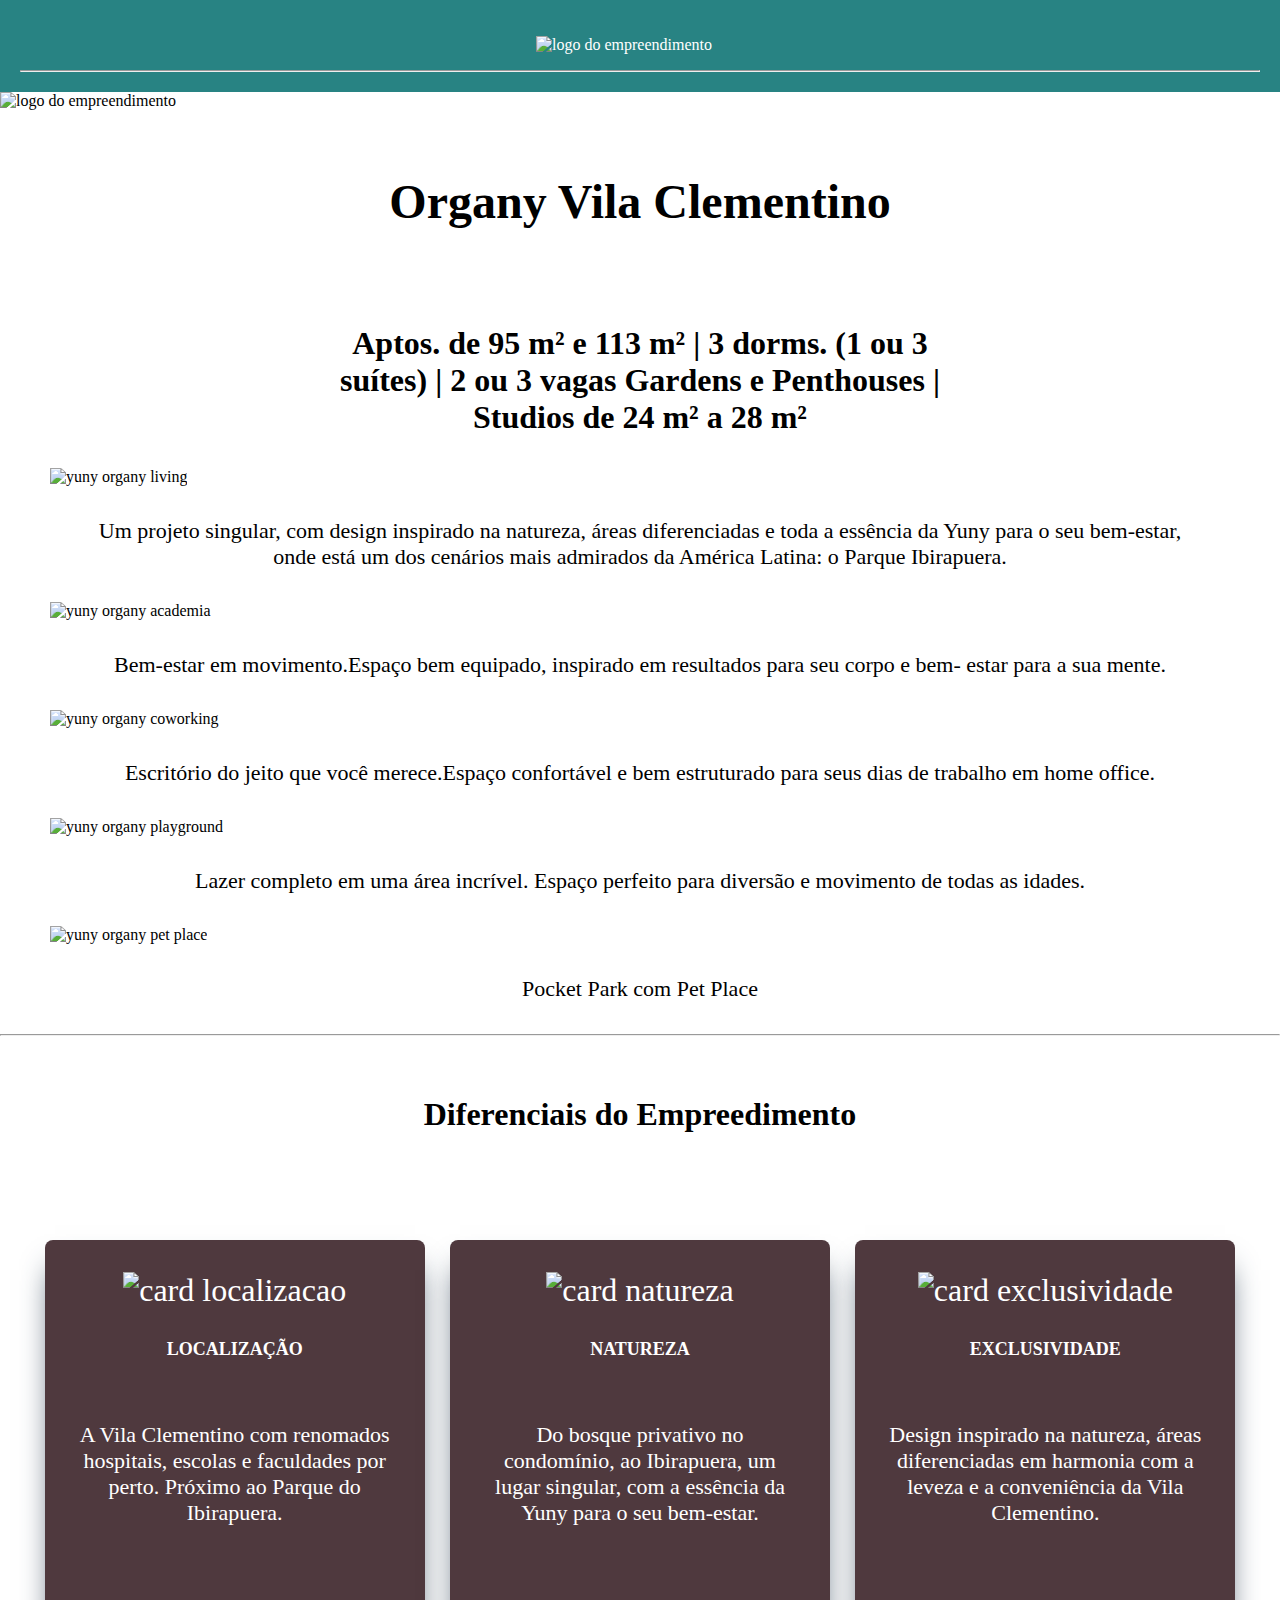
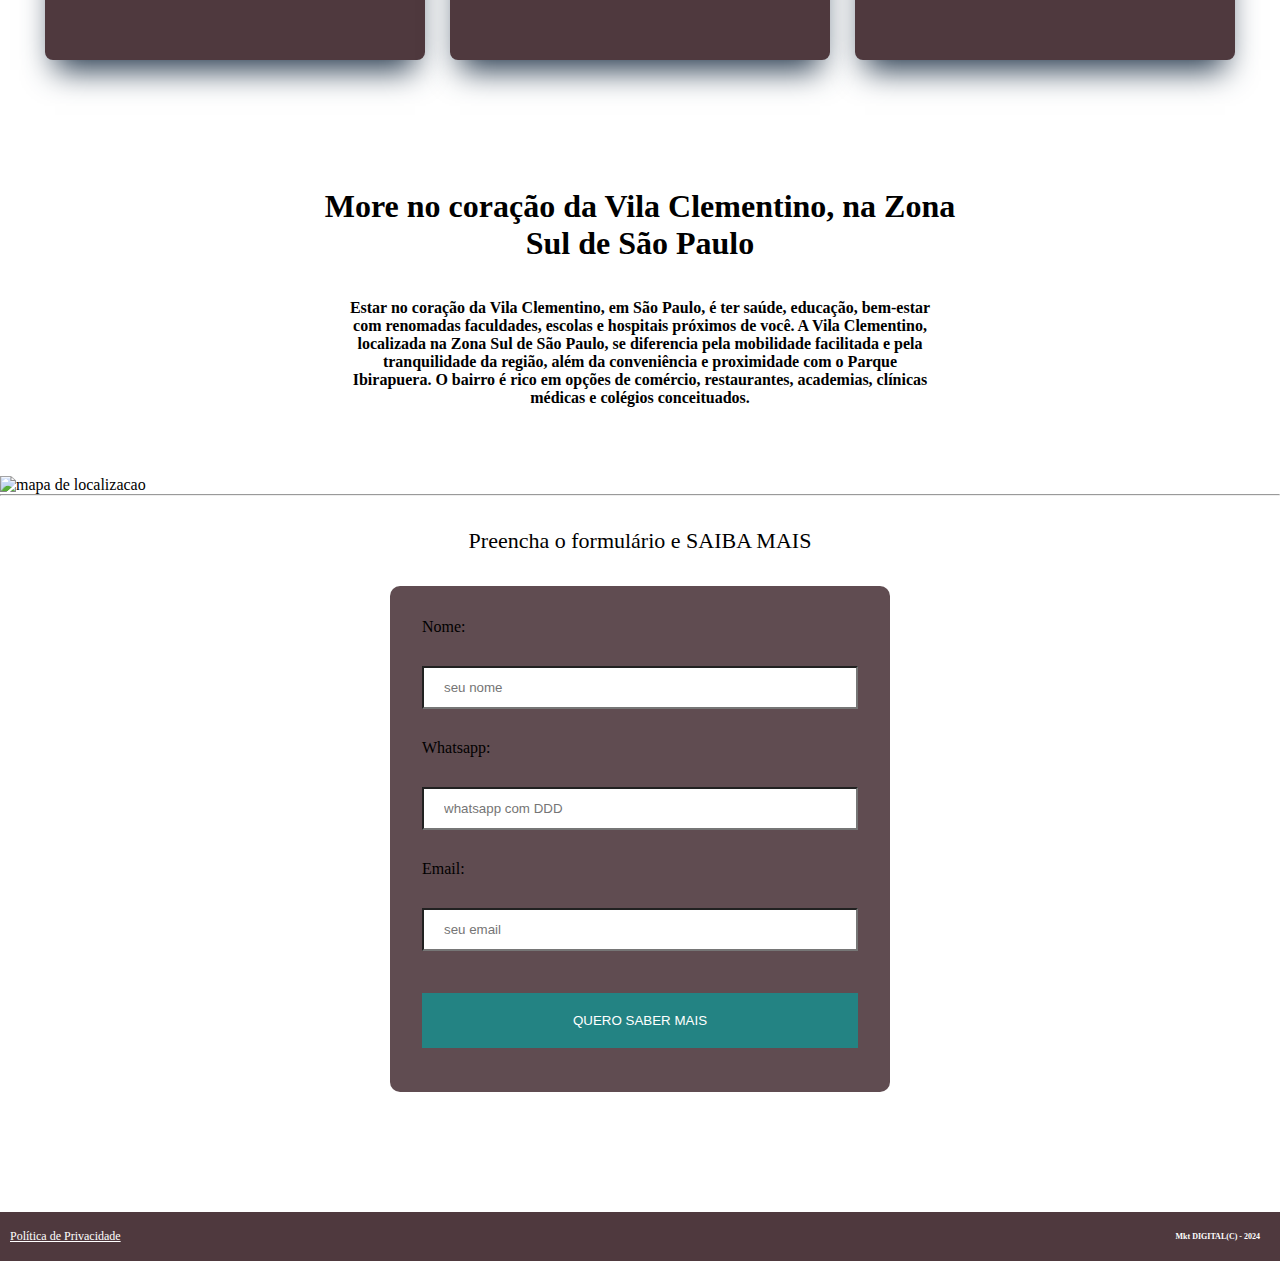
==== index.html @ 7633f41f "Add files via upload" ====
<!DOCTYPE html>
<html lang="pt-br">
<head>
  <meta charset="UTF-8">
  <meta name="viewport" content="width=device-width, initial-scale=1.0">
  <meta name="keywords" content="Yuny construtora, construtora yuny, apartamento a venda em sp, parque ibirapuera, rua luis goes, rua luís goes 2073, organy vila clementino, yuny incorporadora, organy yuny, vila clementino">
  <meta name="description" content="Apartamentos à venda ao lado do Parque Ibirapuera, na Zona Sul de São Paulo. Aptos. de 3 dorms. (1 ou 3 suítes), Studios. Vila Clementino - São Paulo. OBRAS INICIADAS. Organy by Yuny - Vila Clementino - Ligue 11 91986-2712.">
  <meta name="google-site-verification" content="57Y0YxLd6rXCkPFRkoQSxWRpoO4zwI4Br7vErNr46OQ" />
  <meta name="robots" content="index, follow" />

  <!-- Open Graph / Facebook -->
<meta property="og:type" content="https://yuny-sp.vercel.app/" />
<meta property="og:url" content="https://yuny-sp.vercel.app/" />
<meta property="og:title" content="Organy - Vila Clementino (13) 99177-9237" />
<meta property="og:description" content="Aptos. de 95 m² e 113 m² | 3 dorms. (1 ou 3 suítes) | 2 ou 3 vagas Gardens e Penthouses | Studios de 24 m² a 28 m²" />
<meta property="og:image" content="https://yuny-sp.vercel.app/header.webp" />

<!-- Twitter -->
<meta property="twitter:card" content="summary_large_image" />
<meta property="twitter:url" content="https://yuny-sp.vercel.app/" />
<meta property="twitter:title" content="Organy - Vila Clementino (13) 99177-9237" />
<meta property="twitter:description" content="Aptos. de 95 m² e 113 m² | 3 dorms. (1 ou 3 suítes) | 2 ou 3 vagas Gardens e Penthouses | Studios de 24 m² a 28 m²" />
<meta property="twitter:image" content="https://yuny-sp.vercel.app/header.webp" />
  <link rel="canonical" href="https://yuny-sp.vercel.app/" />
  <title>Organy Vila Clementino - Ligue 11 91986-2712</title>
  <link rel="stylesheet" href="style.css">
  <link rel="shortcut icon" href="Yuny_Logo.png" type="image/x-icon">
  
  <!-- Google tag (gtag.js) -->

</head>

<body>
<header>

<section>
  <div class="logo">
    <img src="/img/Yuny_Organy_logo_Goiaba.png" alt="logo do empreendimento"> 
    
    
  </div>
  <hr>
</section>
</header>

<div class="topo-background">
  <img src="/img/header.webp" alt="logo do empreendimento"> 
</div>

<section>
  <h1>Organy Vila Clementino</h1>
  <h2>Aptos. de 95 m² e 113 m² | 3 dorms. (1 ou 3 suítes) | 2 ou 3 vagas
    Gardens e Penthouses | Studios de 24 m² a 28 m²</h2>
</section>

  
  <section class="grid">
    <div class="grid-container">
    <img  src="/img/Yuny_Organy_detalhes_living_studio.jpg" alt="yuny organy living">
    <p>
      Um projeto singular, com design inspirado na natureza, 
      áreas diferenciadas e toda a essência da Yuny para o seu bem-estar, onde está um dos cenários mais admirados da América Latina: o Parque Ibirapuera.</p>
    
    <img  src="/img/Yuny_Organy_detalhes_academia.webp" alt="yuny organy academia" >
    <p>Bem-estar em movimento.​Espaço bem equipado, 
      inspirado em resultados para​ seu corpo e bem- estar para a sua mente.​</p>
    <img  src="/img/Yuny_Organy_detalhes_coworking_e_lockers.webp" alt="yuny organy coworking" >
    
    <p>​Escritório do jeito que você merece.​Espaço confortável e bem estruturado para seus dias​ de trabalho em home office.​</p>
    <img  src="/img/Yuny_Organy_detalhes_playground.jpg" alt="yuny organy playground" >
    <p>Lazer completo em uma área incrível.
      Espaço perfeito para diversão e movimento​ de todas as idades.​</p>
    <img src="/img/Yuny_Organy_detalhes_pocket_park_com_pet_place.webp" alt="yuny organy pet place">
    <p>Pocket Park com Pet Place​</p>
  </div>
    </section>
<hr>


<h4>Diferenciais do Empreedimento</h4>

<main class="cards">
  <section class="card localizacao">
  <div class="icon">
  <img src="/img/Yuny_Organy_diferencial_localizacao.png" alt="card localizacao">

  <h3>LOCALIZAÇÃO</h3><p>A Vila Clementino com renomados hospitais, escolas e faculdades por perto. Próximo ao Parque do Ibirapuera.</p>
  </section>
  <section class="card natureza">
    <div class="icon">
  <img src="/img/Yuny_Organy_diferencial_natureza.png" alt="card natureza">
  <h3>NATUREZA</h3><p>Do bosque privativo no condomínio, ao Ibirapuera, um lugar singular, com a essência da Yuny para o seu bem-estar.</p>
  </section>
  <section class="card exclusivo">
    <div class="icon">
  <img src="/img/Yuny_Organy_Diferencial_Exclusividade.png" alt="card exclusividade">
  <h3>EXCLUSIVIDADE</h3><p>Design inspirado na natureza, áreas diferenciadas em harmonia com a leveza e a conveniência da Vila Clementino.</p>
  
  </section>

</main>
  
  
  <h2>More no coração da Vila Clementino, na Zona Sul de São Paulo</h2>
  <h5>Estar no coração da Vila Clementino, em São Paulo, é ter saúde, educação, bem-estar com renomadas faculdades, escolas e hospitais próximos de você. A Vila Clementino, localizada na Zona Sul de São Paulo, se diferencia pela mobilidade facilitada e pela tranquilidade da região, além da conveniência e proximidade com o Parque Ibirapuera. O bairro é rico em opções de comércio, restaurantes, academias, clínicas médicas e colégios conceituados.</h5>
  
  <img src="/img/localizacao.webp" alt="mapa de localizacao" >


  <br>
  <hr>  
  
  <p>Preencha o formulário e SAIBA MAIS</p>

  
<form action="https://formspree.io/f/xrgwwqje"method="POST" autocomplete="on">
    <input type="hidden" name="_autoresponse" value="Obrigado. Recebemos seu contato">

    <label for="fname">Nome:</label><br>
    <input type="text" id="name" name="name" placeholder="seu nome" required><br>

    <label for="phone">Whatsapp:</label><br>
    <input type="tel" id="phone" name="phone" placeholder="whatsapp com DDD" required><br>
    
    <label for="email">Email:</label><br>
    <input type="email" id="email" name="email"placeholder="seu email" required><br>
    
      <!-- Botão para enviar o formulário -->
    <input type="submit" value="QUERO SABER MAIS">
    

  </form>



<footer>
  <a href="politicaprivacidade.html" target="_blank">Política de Privacidade</a>
  <h6>Mkt DIGITAL(C) - 2024</h6>
  
  </footer>



</body>
</html>
---- style.css ----
* {
margin: 0 auto;
padding: 0;
box-sizing: border-box;
width: 100%;

}

body {

background-color: white;
overflow-x: hidden;

}



header {
display: flex;
justify-content: center;
background-color: #288383;
color: #fff;
padding: 20px;

}


p {
text-align: center;
padding: 2rem;
font-size: 22px;
font-family: inter;

}

.logo {
display: flex;
justify-content: center;
max-width: 240px;
padding: 1rem; 

}

.topo-background {
display: flex;
justify-content: center;

}
.grid {
display: flex;
justify-content: center;
}

.grid-container {
max-width: 1180px;
}


h1 {
text-align: center;
padding: 4rem;
font-size: 3rem;
max-width:1180px;
}


h2 {
text-align: center;
padding: 2rem;
font-size: 2rem;
max-width: 700px;}

h3 {
text-align: center;
padding: 30px;
font-size: 18px;
font-family: inter;
font-weight: 600px;

}

h4 {

text-align: center;
padding: 60px;
font-size: 2rem;
font-family: inter;

}

h5 {
text-align: center;
padding: 5px;
margin-bottom: 4rem;
font-size: 1rem;
font-family: inter;
max-width: 600px;

}

h6 {

  text-align: right;
  padding: 10px;
  font-size: 8px;
  font-family: inter;
  }


main.cards 
{
display: grid;
justify-items: center;
justify-content: center;
padding: 2rem;
max-width: 1380px;
grid-template-columns: repeat(auto-fit, minmax(300px, 1fr));
}

main.cards section.card img 
{
width: 64px;
height: 64px;
}

main.cards section.card 
{
  display: flex;
  flex-direction: column;
  align-items: center;
  text-align: center;
  margin: 15px;
  margin-bottom: 4rem;
  background-color: #4F393E;
  color: #fff;
  padding-top: 2rem;
  font-size: 2rem;
  width: 380px;
  height: 420px;
  border-radius: 8px;
  box-shadow: rgb(38, 57, 77) 0px 20px 30px -10px;
}


a {font-size: 12px;color: white;}


form {
display: flex;
flex-direction: column;
background: rgba(79, 57, 62, 0.9); 
border-radius: 10px;
max-width: 500px;
padding: 2rem;
margin-bottom:120px;

}


  input[type="text"], input[type="email"], input[type="tel"]
  {
    width: 100%; 
    padding: 12px 20px;
    margin: 12px 0;
    box-sizing: border-box;
    border-radius: 0px;
    text-align: left;
  
  }
  
  input[type="submit"] {
    background-color: #238383;
    color: white;
    padding: 20px 20px;
    margin:12px 0;
    border: none;
    cursor: pointer;
    width: 100%;
    border-radius: 0px;
  
    
  }

  input[type="submit"]:hover {
    opacity: 0.6;
  }


  footer {
  
  width: 100%;
  display: flex;
  align-items: center;
  justify-content: space-between;
  background-color: #4F393E;
  padding: 10px; 
  font-size:8px; 
  color: white;
  
  
  }
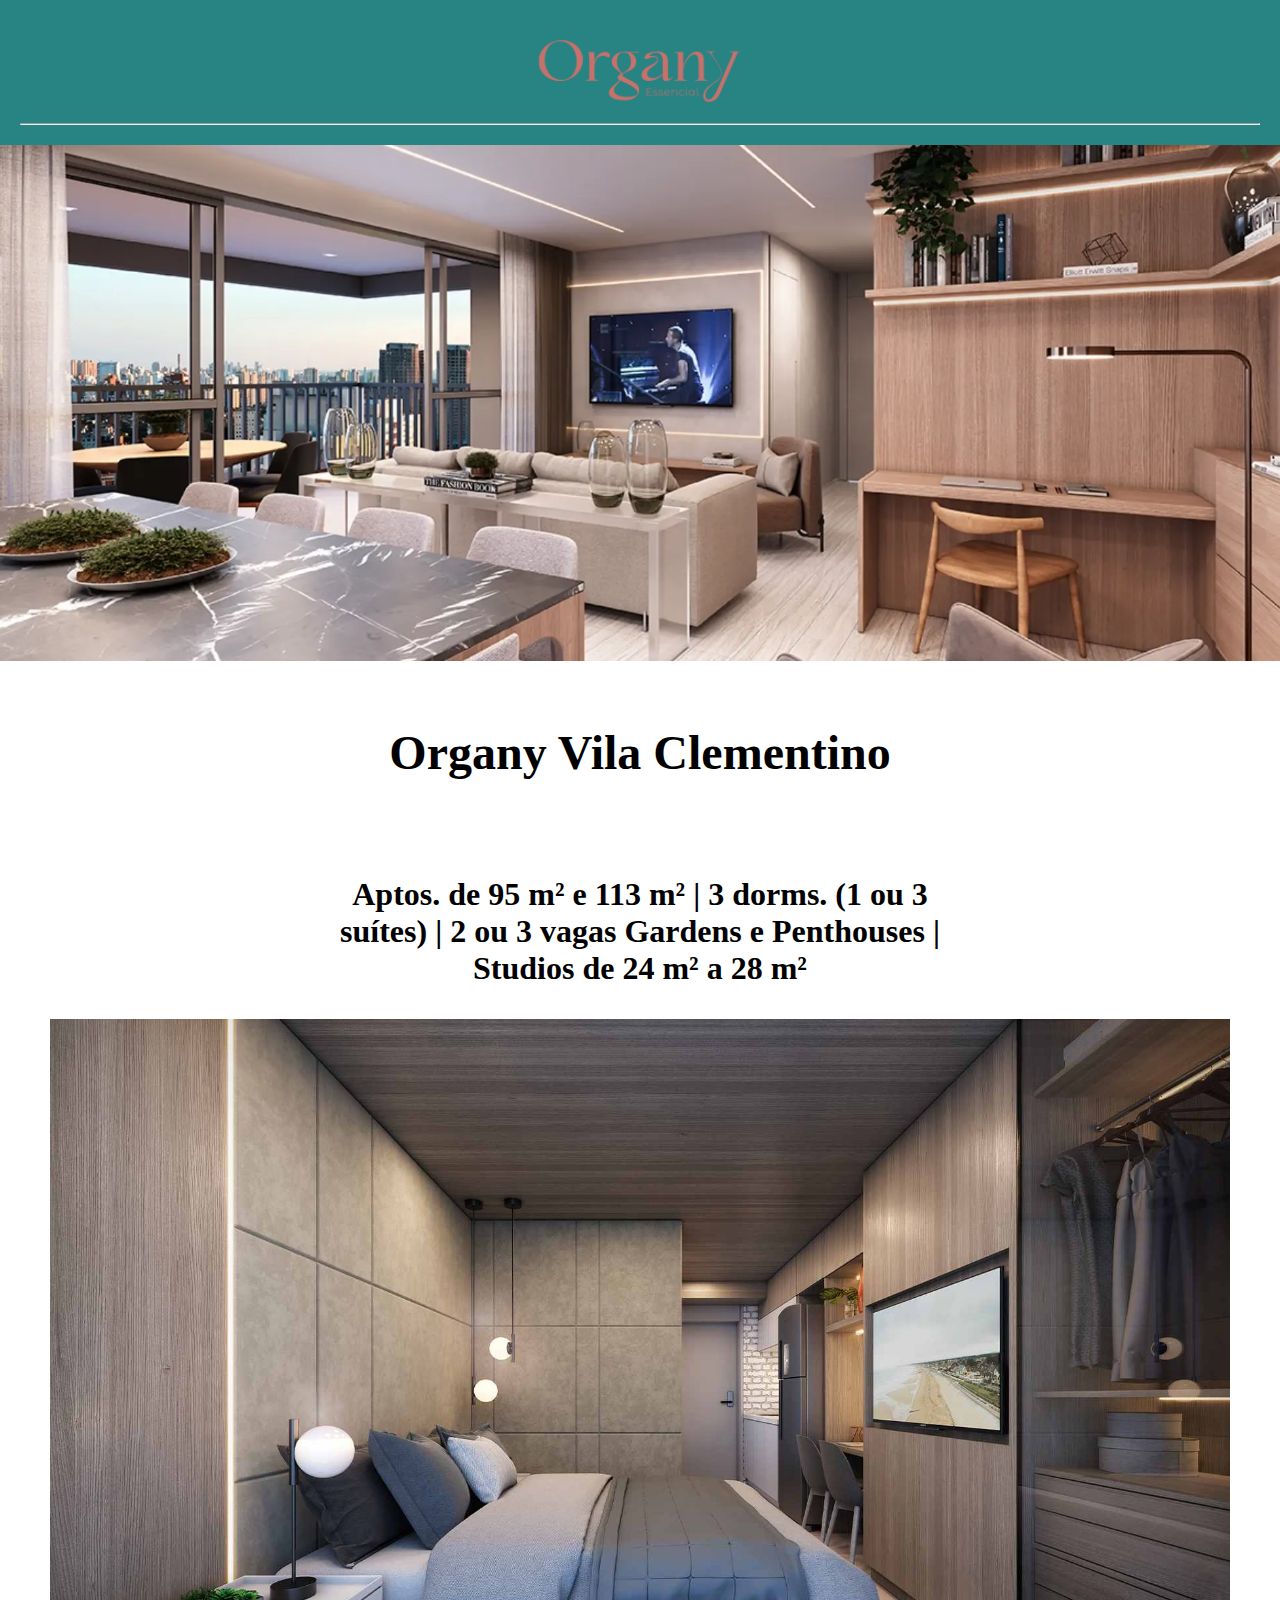
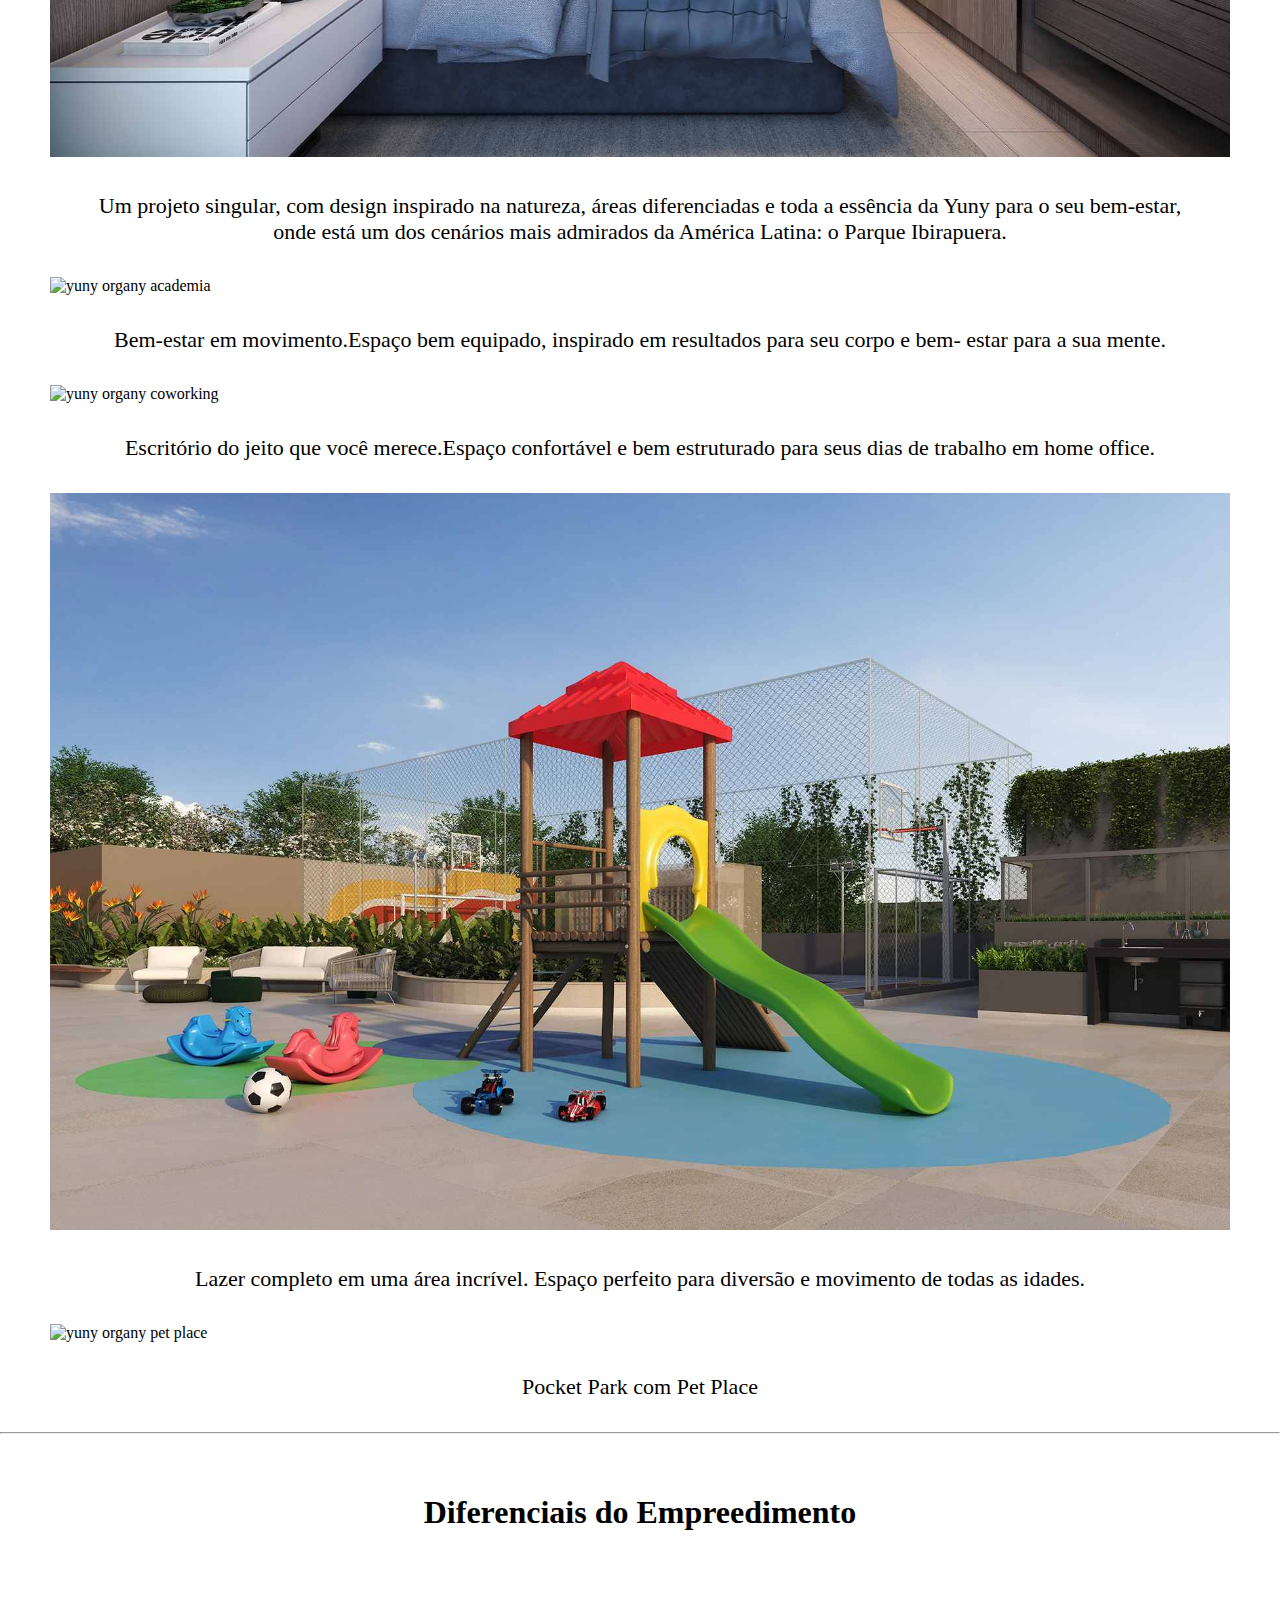
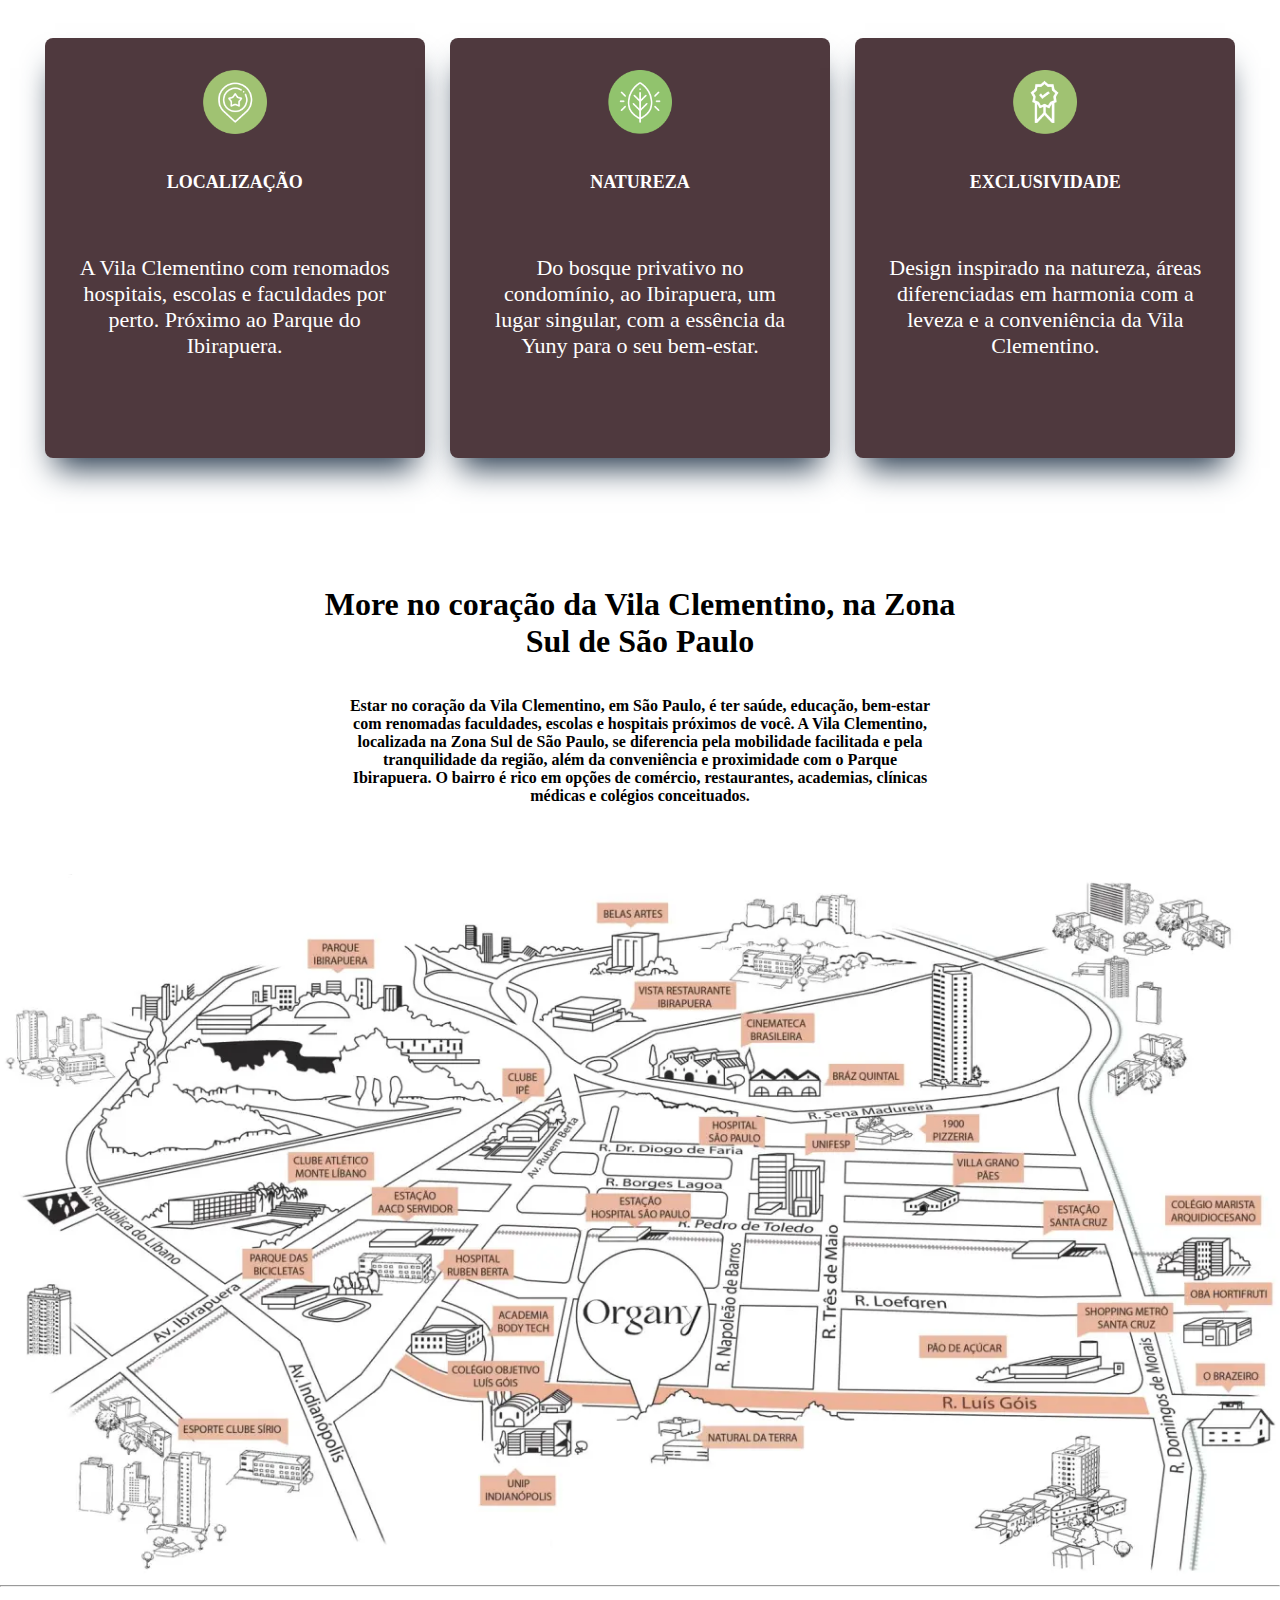
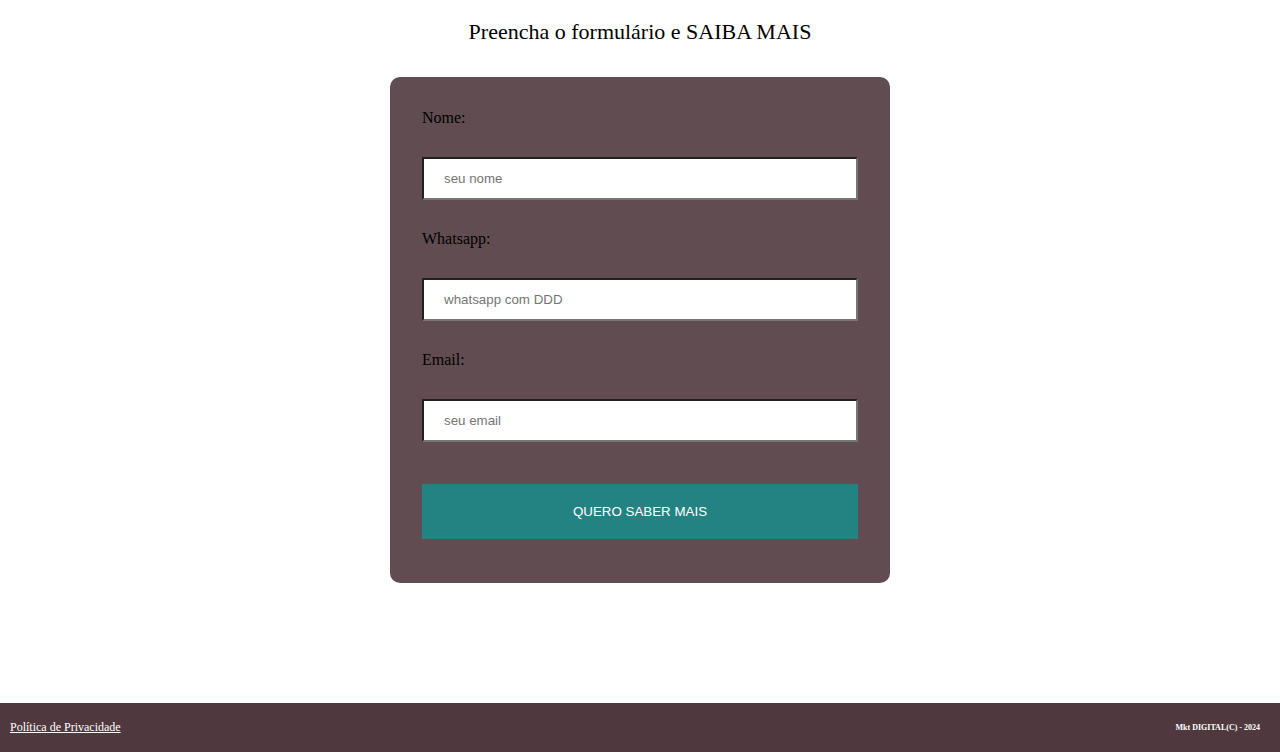
==== commit c113b9cd: "Add files via upload" ====
--- a/index.html
+++ b/index.html
@@ -35,7 +35,7 @@
 
 <section>
   <div class="logo">
-    <img src="/img/Yuny_Organy_logo_Goiaba.png" alt="logo do empreendimento"> 
+    <img src="Yuny_Organy_logo_Goiaba.png" alt="logo do empreendimento"> 
     
     
   </div>
@@ -44,7 +44,7 @@
 </header>
 
 <div class="topo-background">
-  <img src="/img/header.webp" alt="logo do empreendimento"> 
+  <img src="header.webp" alt="logo do empreendimento"> 
 </div>
 
 <section>
@@ -56,21 +56,21 @@
   
   <section class="grid">
     <div class="grid-container">
-    <img  src="/img/Yuny_Organy_detalhes_living_studio.jpg" alt="yuny organy living">
+    <img  src="Yuny_Organy_detalhes_living_studio.jpg" alt="yuny organy living">
     <p>
       Um projeto singular, com design inspirado na natureza, 
       áreas diferenciadas e toda a essência da Yuny para o seu bem-estar, onde está um dos cenários mais admirados da América Latina: o Parque Ibirapuera.</p>
     
-    <img  src="/img/Yuny_Organy_detalhes_academia.webp" alt="yuny organy academia" >
+    <img  src="Yuny_Organy_detalhes_academia.webp" alt="yuny organy academia" >
     <p>Bem-estar em movimento.​Espaço bem equipado, 
       inspirado em resultados para​ seu corpo e bem- estar para a sua mente.​</p>
-    <img  src="/img/Yuny_Organy_detalhes_coworking_e_lockers.webp" alt="yuny organy coworking" >
+    <img  src="Yuny_Organy_detalhes_coworking_e_lockers.webp" alt="yuny organy coworking" >
     
     <p>​Escritório do jeito que você merece.​Espaço confortável e bem estruturado para seus dias​ de trabalho em home office.​</p>
-    <img  src="/img/Yuny_Organy_detalhes_playground.jpg" alt="yuny organy playground" >
+    <img  src="Yuny_Organy_detalhes_playground.jpg" alt="yuny organy playground" >
     <p>Lazer completo em uma área incrível.
       Espaço perfeito para diversão e movimento​ de todas as idades.​</p>
-    <img src="/img/Yuny_Organy_detalhes_pocket_park_com_pet_place.webp" alt="yuny organy pet place">
+    <img src="Yuny_Organy_detalhes_pocket_park_com_pet_place.webp" alt="yuny organy pet place">
     <p>Pocket Park com Pet Place​</p>
   </div>
     </section>
@@ -82,18 +82,18 @@
 <main class="cards">
   <section class="card localizacao">
   <div class="icon">
-  <img src="/img/Yuny_Organy_diferencial_localizacao.png" alt="card localizacao">
+  <img src="Yuny_Organy_diferencial_localizacao.png" alt="card localizacao">
 
   <h3>LOCALIZAÇÃO</h3><p>A Vila Clementino com renomados hospitais, escolas e faculdades por perto. Próximo ao Parque do Ibirapuera.</p>
   </section>
   <section class="card natureza">
     <div class="icon">
-  <img src="/img/Yuny_Organy_diferencial_natureza.png" alt="card natureza">
+  <img src="Yuny_Organy_diferencial_natureza.png" alt="card natureza">
   <h3>NATUREZA</h3><p>Do bosque privativo no condomínio, ao Ibirapuera, um lugar singular, com a essência da Yuny para o seu bem-estar.</p>
   </section>
   <section class="card exclusivo">
     <div class="icon">
-  <img src="/img/Yuny_Organy_Diferencial_Exclusividade.png" alt="card exclusividade">
+  <img src="Yuny_Organy_Diferencial_Exclusividade.png" alt="card exclusividade">
   <h3>EXCLUSIVIDADE</h3><p>Design inspirado na natureza, áreas diferenciadas em harmonia com a leveza e a conveniência da Vila Clementino.</p>
   
   </section>
@@ -104,7 +104,7 @@
   <h2>More no coração da Vila Clementino, na Zona Sul de São Paulo</h2>
   <h5>Estar no coração da Vila Clementino, em São Paulo, é ter saúde, educação, bem-estar com renomadas faculdades, escolas e hospitais próximos de você. A Vila Clementino, localizada na Zona Sul de São Paulo, se diferencia pela mobilidade facilitada e pela tranquilidade da região, além da conveniência e proximidade com o Parque Ibirapuera. O bairro é rico em opções de comércio, restaurantes, academias, clínicas médicas e colégios conceituados.</h5>
   
-  <img src="/img/localizacao.webp" alt="mapa de localizacao" >
+  <img src="localizacao.webp" alt="mapa de localizacao" >
 
 
   <br>
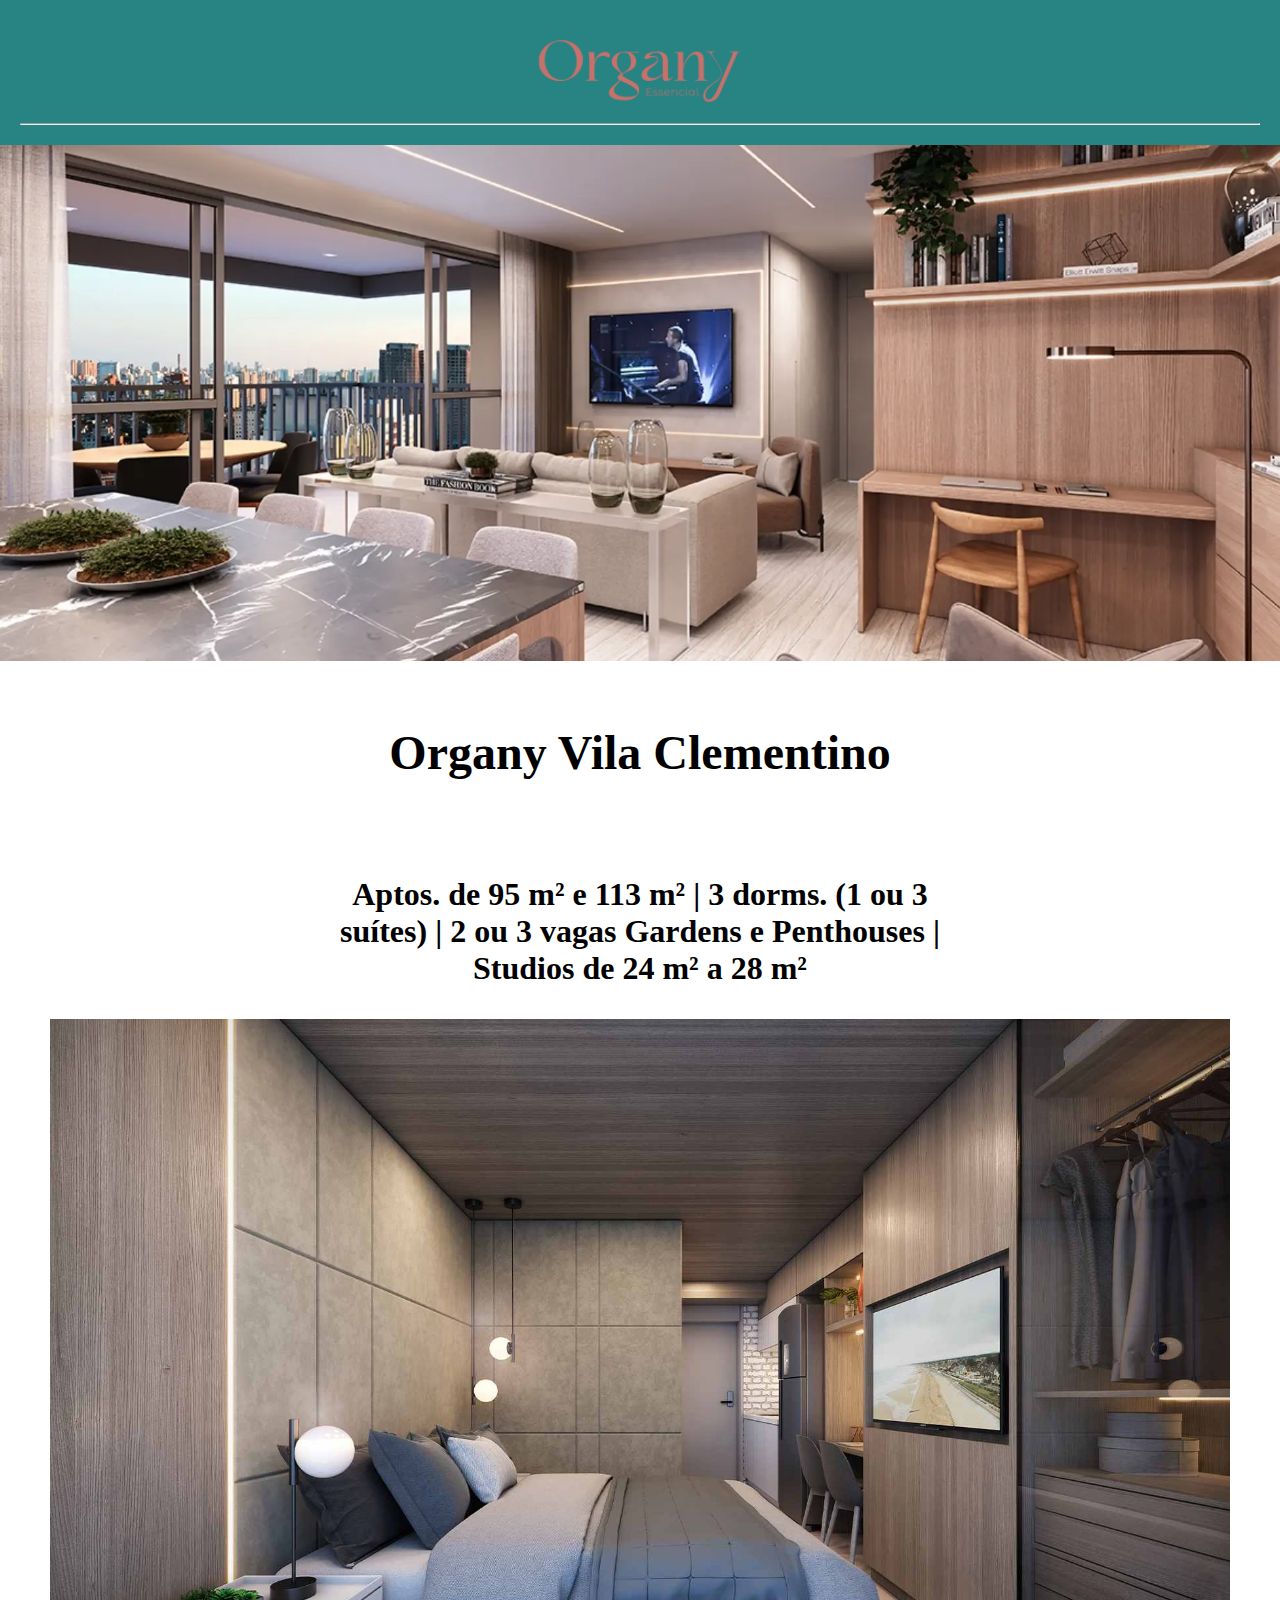
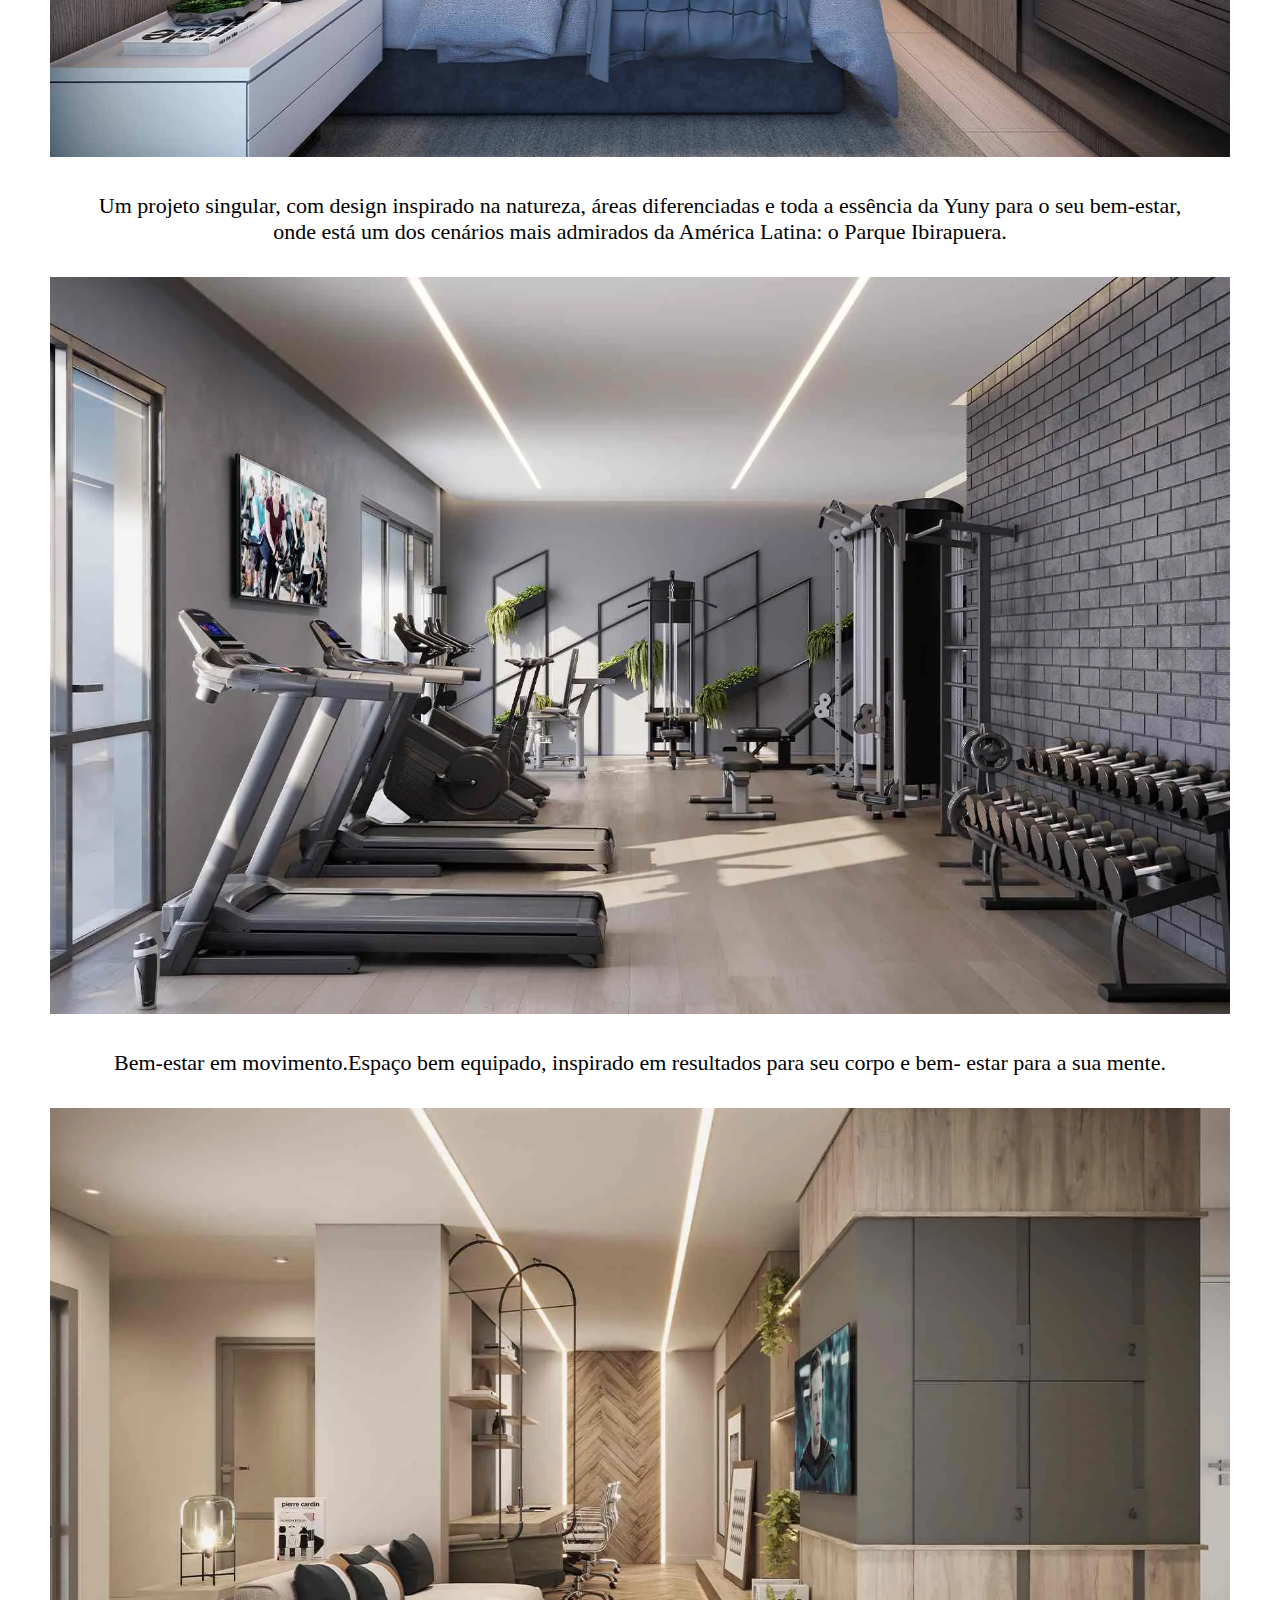
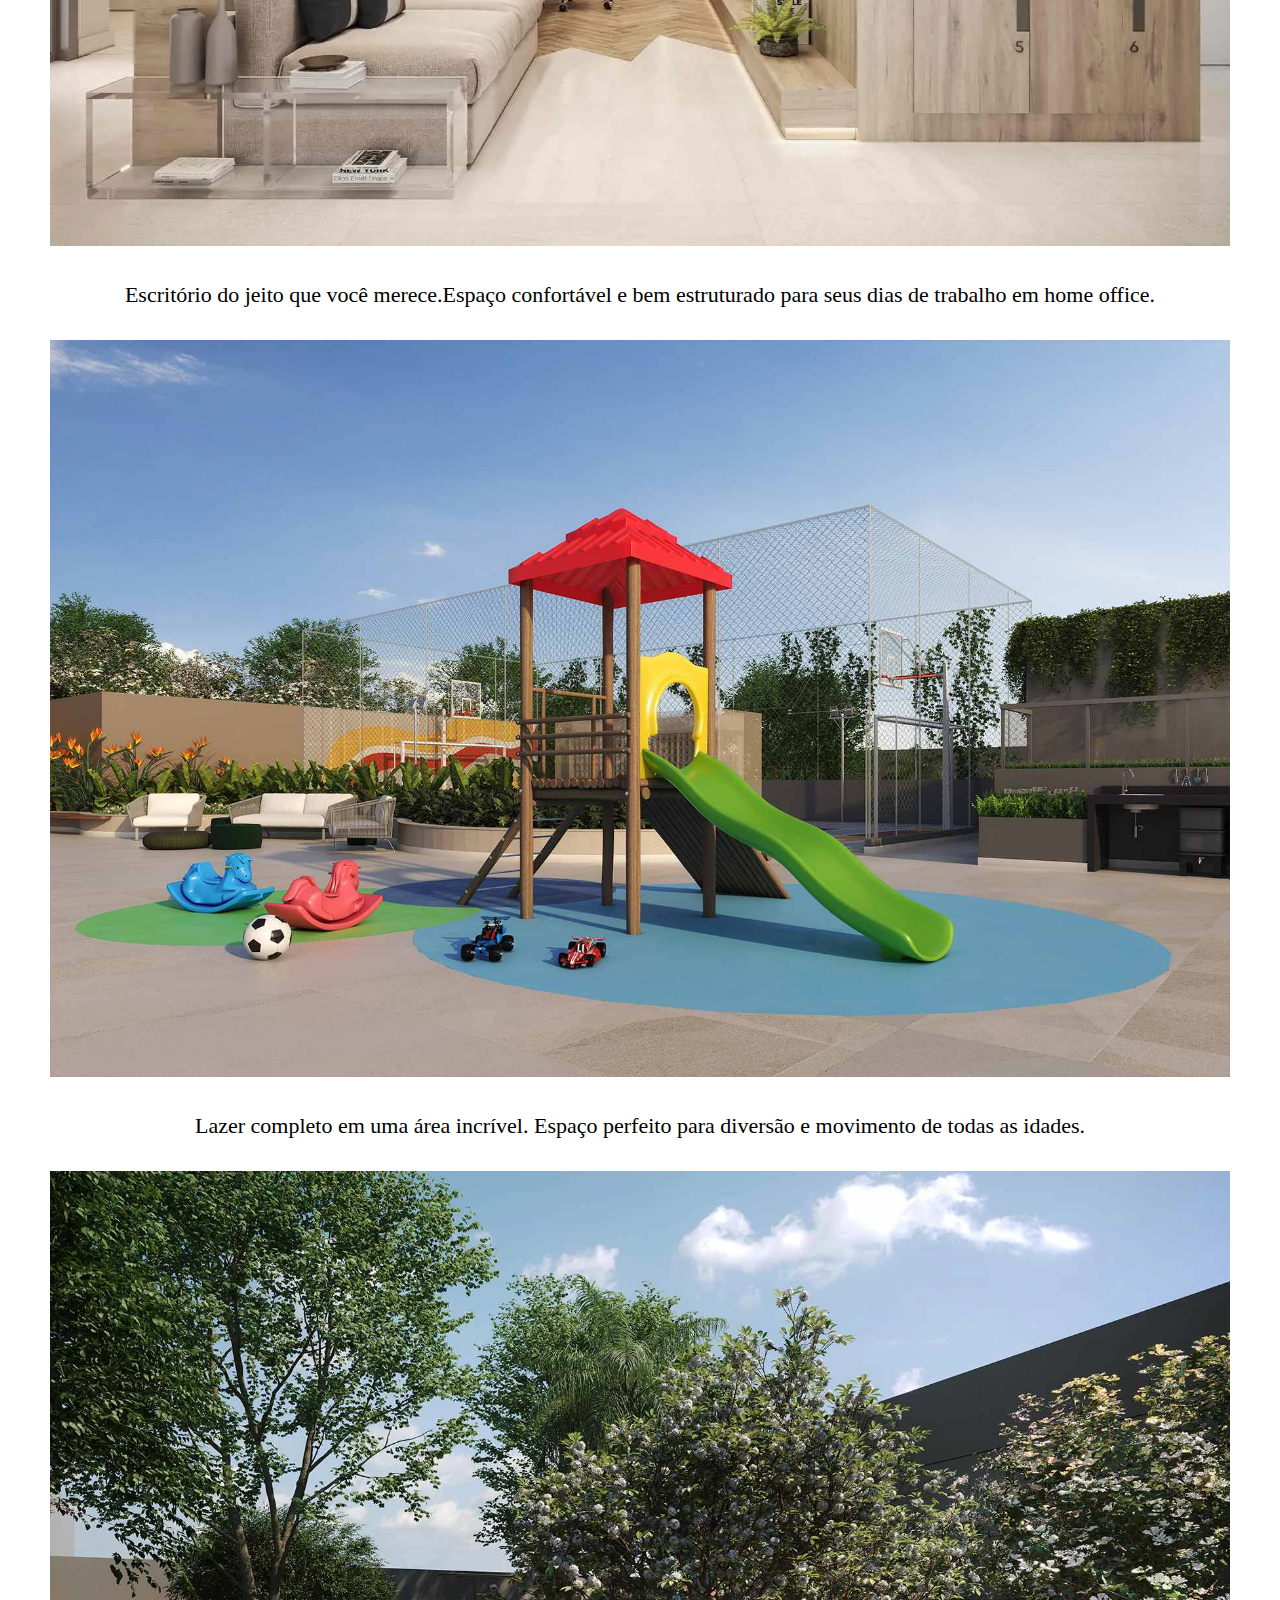
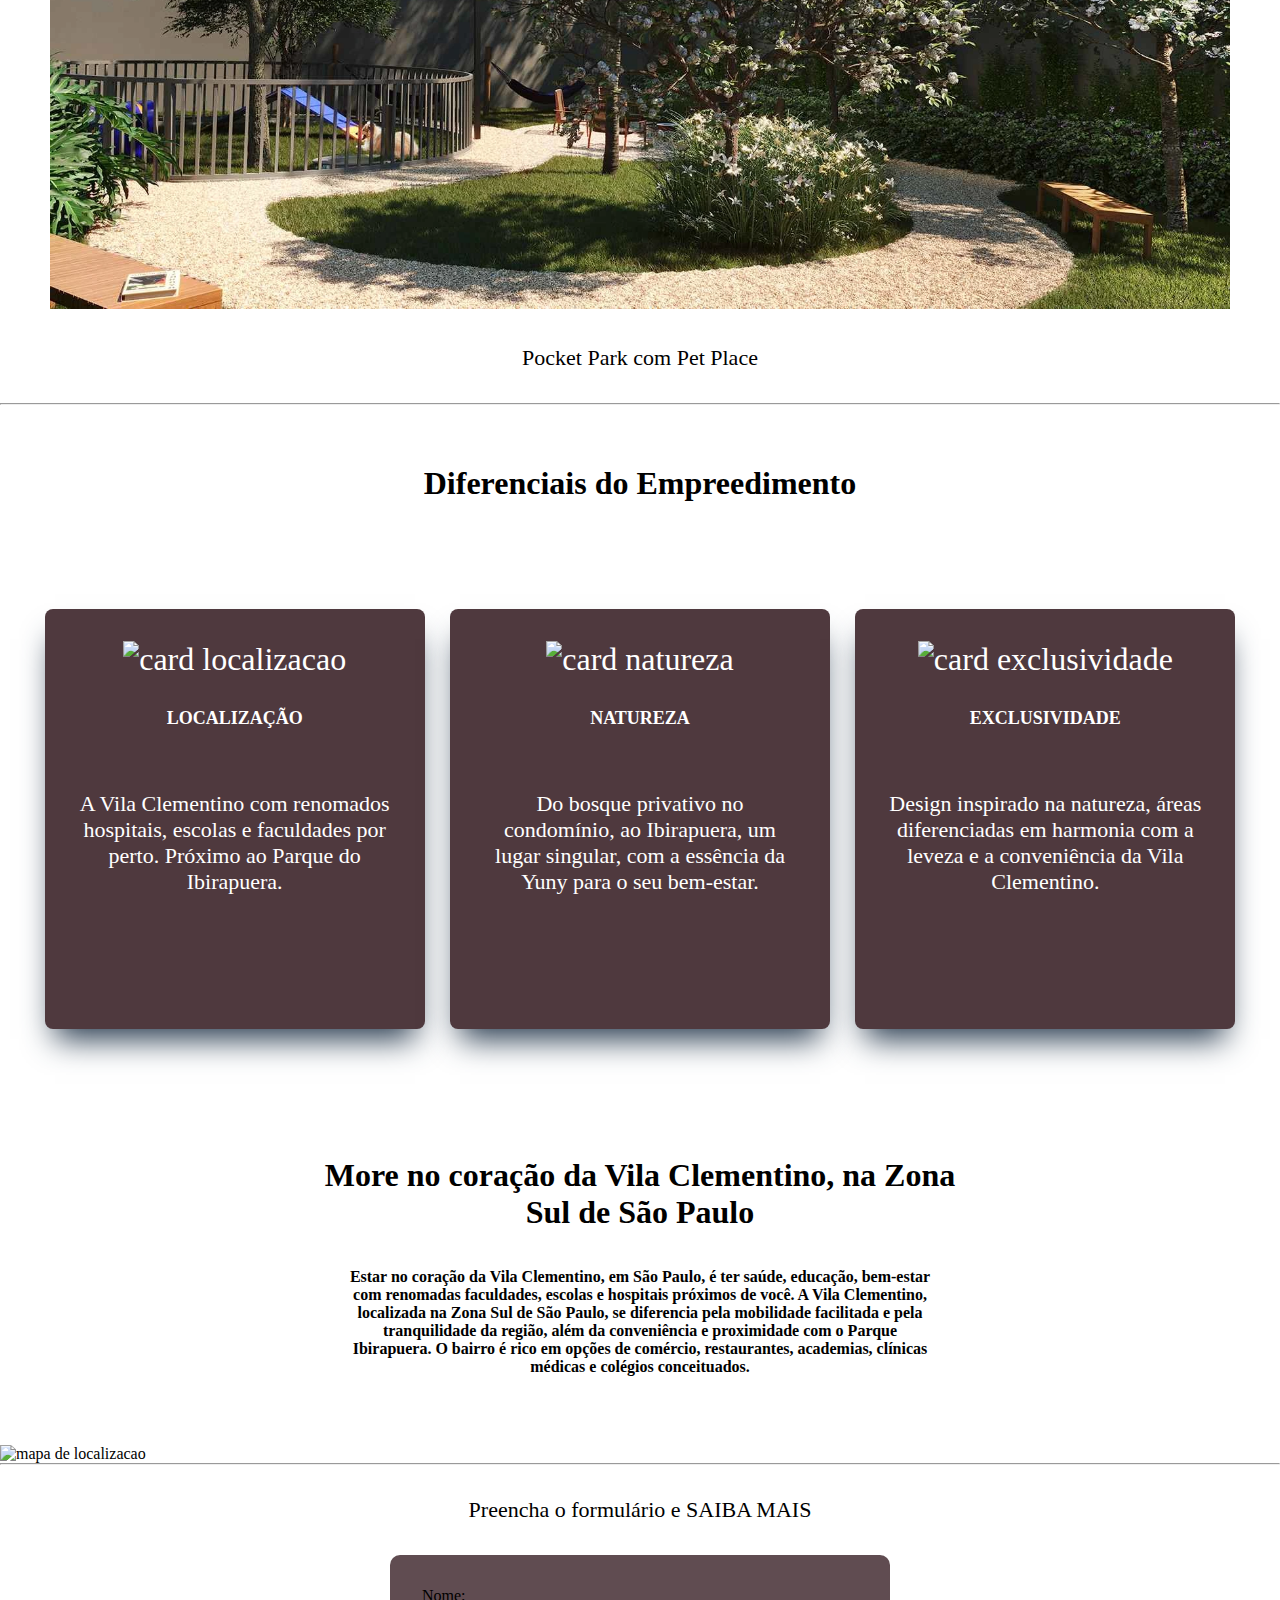
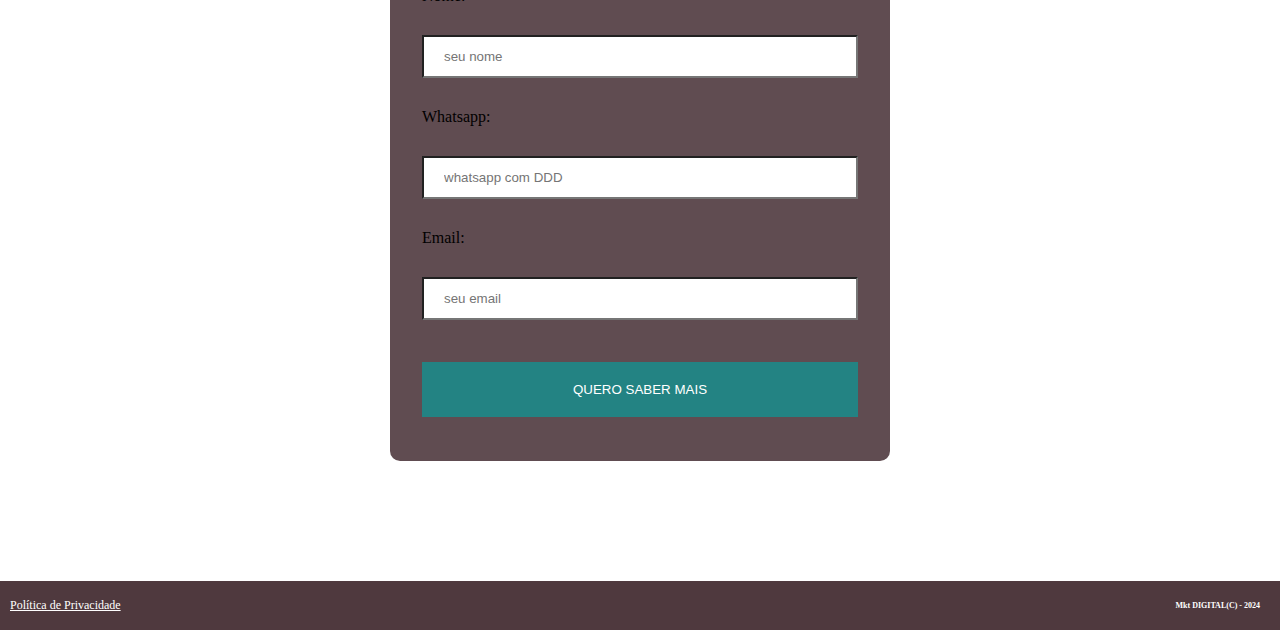
==== commit 28953324: "Add files via upload" ====
--- a/index.html
+++ b/index.html
@@ -11,14 +11,14 @@
   <!-- Open Graph / Facebook -->
 <meta property="og:type" content="https://yuny-sp.vercel.app/" />
 <meta property="og:url" content="https://yuny-sp.vercel.app/" />
-<meta property="og:title" content="Organy - Vila Clementino (13) 99177-9237" />
+<meta property="og:title" content="Organy - Vila Clementino 11 91986-2712" />
 <meta property="og:description" content="Aptos. de 95 m² e 113 m² | 3 dorms. (1 ou 3 suítes) | 2 ou 3 vagas Gardens e Penthouses | Studios de 24 m² a 28 m²" />
 <meta property="og:image" content="https://yuny-sp.vercel.app/header.webp" />
 
 <!-- Twitter -->
 <meta property="twitter:card" content="summary_large_image" />
 <meta property="twitter:url" content="https://yuny-sp.vercel.app/" />
-<meta property="twitter:title" content="Organy - Vila Clementino (13) 99177-9237" />
+<meta property="twitter:title" content="Organy - Vila Clementino 11 91986-2712" />
 <meta property="twitter:description" content="Aptos. de 95 m² e 113 m² | 3 dorms. (1 ou 3 suítes) | 2 ou 3 vagas Gardens e Penthouses | Studios de 24 m² a 28 m²" />
 <meta property="twitter:image" content="https://yuny-sp.vercel.app/header.webp" />
   <link rel="canonical" href="https://yuny-sp.vercel.app/" />
@@ -26,16 +26,26 @@
   <link rel="stylesheet" href="style.css">
   <link rel="shortcut icon" href="Yuny_Logo.png" type="image/x-icon">
   
-  <!-- Google tag (gtag.js) -->
+  <!-- Google Tag Manager -->
+<script>(function(w,d,s,l,i){w[l]=w[l]||[];w[l].push({'gtm.start':
+  new Date().getTime(),event:'gtm.js'});var f=d.getElementsByTagName(s)[0],
+  j=d.createElement(s),dl=l!='dataLayer'?'&l='+l:'';j.async=true;j.src=
+  'https://www.googletagmanager.com/gtm.js?id='+i+dl;f.parentNode.insertBefore(j,f);
+  })(window,document,'script','dataLayer','GTM-MRTNJZG7');</script>
+  <!-- End Google Tag Manager -->
 
 </head>
 
 <body>
+  <!-- Google Tag Manager (noscript) -->
+<noscript><iframe src="https://www.googletagmanager.com/ns.html?id=GTM-MRTNJZG7"
+  height="0" width="0" style="display:none;visibility:hidden"></iframe></noscript>
+  <!-- End Google Tag Manager (noscript) -->
 <header>
 
 <section>
   <div class="logo">
-    <img src="Yuny_Organy_logo_Goiaba.png" alt="logo do empreendimento"> 
+    <img src="Yuny_Organy_logo_Goiaba.png" alt="img logo do empreendimento"> 
     
     
   </div>
@@ -44,7 +54,7 @@
 </header>
 
 <div class="topo-background">
-  <img src="header.webp" alt="logo do empreendimento"> 
+  <img src="header.webp" alt="img logo do empreendimento"> 
 </div>
 
 <section>
@@ -56,21 +66,21 @@
   
   <section class="grid">
     <div class="grid-container">
-    <img  src="Yuny_Organy_detalhes_living_studio.jpg" alt="yuny organy living">
+    <img  src="Yuny_Organy_detalhes_living_studio.jpg" alt="img yuny organy living">
     <p>
       Um projeto singular, com design inspirado na natureza, 
       áreas diferenciadas e toda a essência da Yuny para o seu bem-estar, onde está um dos cenários mais admirados da América Latina: o Parque Ibirapuera.</p>
     
-    <img  src="Yuny_Organy_detalhes_academia.webp" alt="yuny organy academia" >
+    <img  src="Yuny_Organy_detalhes_academia.webp" alt="img yuny organy academia" >
     <p>Bem-estar em movimento.​Espaço bem equipado, 
       inspirado em resultados para​ seu corpo e bem- estar para a sua mente.​</p>
-    <img  src="Yuny_Organy_detalhes_coworking_e_lockers.webp" alt="yuny organy coworking" >
+    <img  src="Yuny_Organy_detalhes_coworking_e_lockers.webp" alt="img yuny organy coworking" >
     
     <p>​Escritório do jeito que você merece.​Espaço confortável e bem estruturado para seus dias​ de trabalho em home office.​</p>
-    <img  src="Yuny_Organy_detalhes_playground.jpg" alt="yuny organy playground" >
+    <img  src="Yuny_Organy_detalhes_playground.jpg" alt="img yuny organy playground" >
     <p>Lazer completo em uma área incrível.
       Espaço perfeito para diversão e movimento​ de todas as idades.​</p>
-    <img src="Yuny_Organy_detalhes_pocket_park_com_pet_place.webp" alt="yuny organy pet place">
+    <img src="Yuny_Organy_detalhes_pocket_park_com_pet_place.webp" alt="img yuny organy pet place">
     <p>Pocket Park com Pet Place​</p>
   </div>
     </section>
@@ -82,18 +92,18 @@
 <main class="cards">
   <section class="card localizacao">
   <div class="icon">
-  <img src="Yuny_Organy_diferencial_localizacao.png" alt="card localizacao">
+  <img src=" img Yuny_Organy_diferencial_localizacao.png" alt="card localizacao">
 
   <h3>LOCALIZAÇÃO</h3><p>A Vila Clementino com renomados hospitais, escolas e faculdades por perto. Próximo ao Parque do Ibirapuera.</p>
   </section>
   <section class="card natureza">
     <div class="icon">
-  <img src="Yuny_Organy_diferencial_natureza.png" alt="card natureza">
+  <img src="img Yuny_Organy_diferencial_natureza.png" alt="card natureza">
   <h3>NATUREZA</h3><p>Do bosque privativo no condomínio, ao Ibirapuera, um lugar singular, com a essência da Yuny para o seu bem-estar.</p>
   </section>
   <section class="card exclusivo">
     <div class="icon">
-  <img src="Yuny_Organy_Diferencial_Exclusividade.png" alt="card exclusividade">
+  <img src="img Yuny_Organy_Diferencial_Exclusividade.png" alt="card exclusividade">
   <h3>EXCLUSIVIDADE</h3><p>Design inspirado na natureza, áreas diferenciadas em harmonia com a leveza e a conveniência da Vila Clementino.</p>
   
   </section>
@@ -104,7 +114,7 @@
   <h2>More no coração da Vila Clementino, na Zona Sul de São Paulo</h2>
   <h5>Estar no coração da Vila Clementino, em São Paulo, é ter saúde, educação, bem-estar com renomadas faculdades, escolas e hospitais próximos de você. A Vila Clementino, localizada na Zona Sul de São Paulo, se diferencia pela mobilidade facilitada e pela tranquilidade da região, além da conveniência e proximidade com o Parque Ibirapuera. O bairro é rico em opções de comércio, restaurantes, academias, clínicas médicas e colégios conceituados.</h5>
   
-  <img src="localizacao.webp" alt="mapa de localizacao" >
+  <img src="img localizacao.webp" alt="mapa de localizacao" >
 
 
   <br>
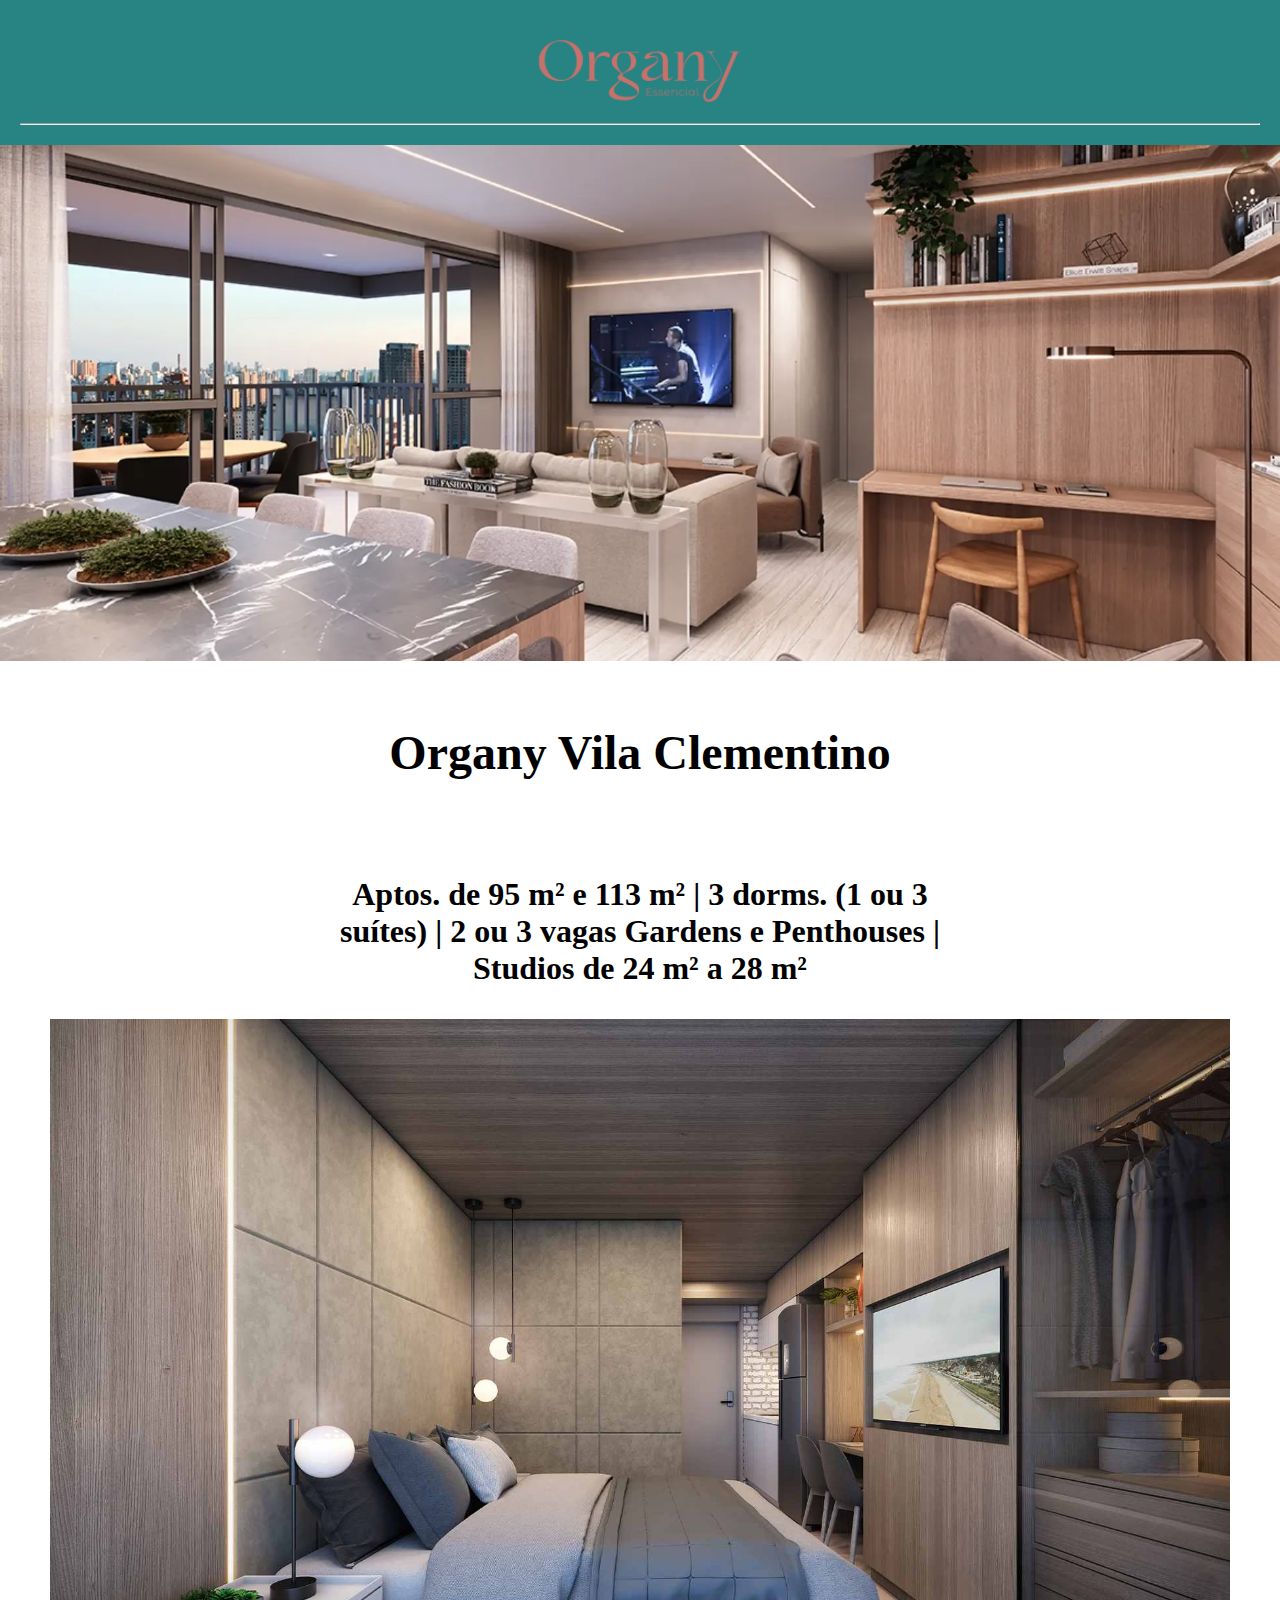
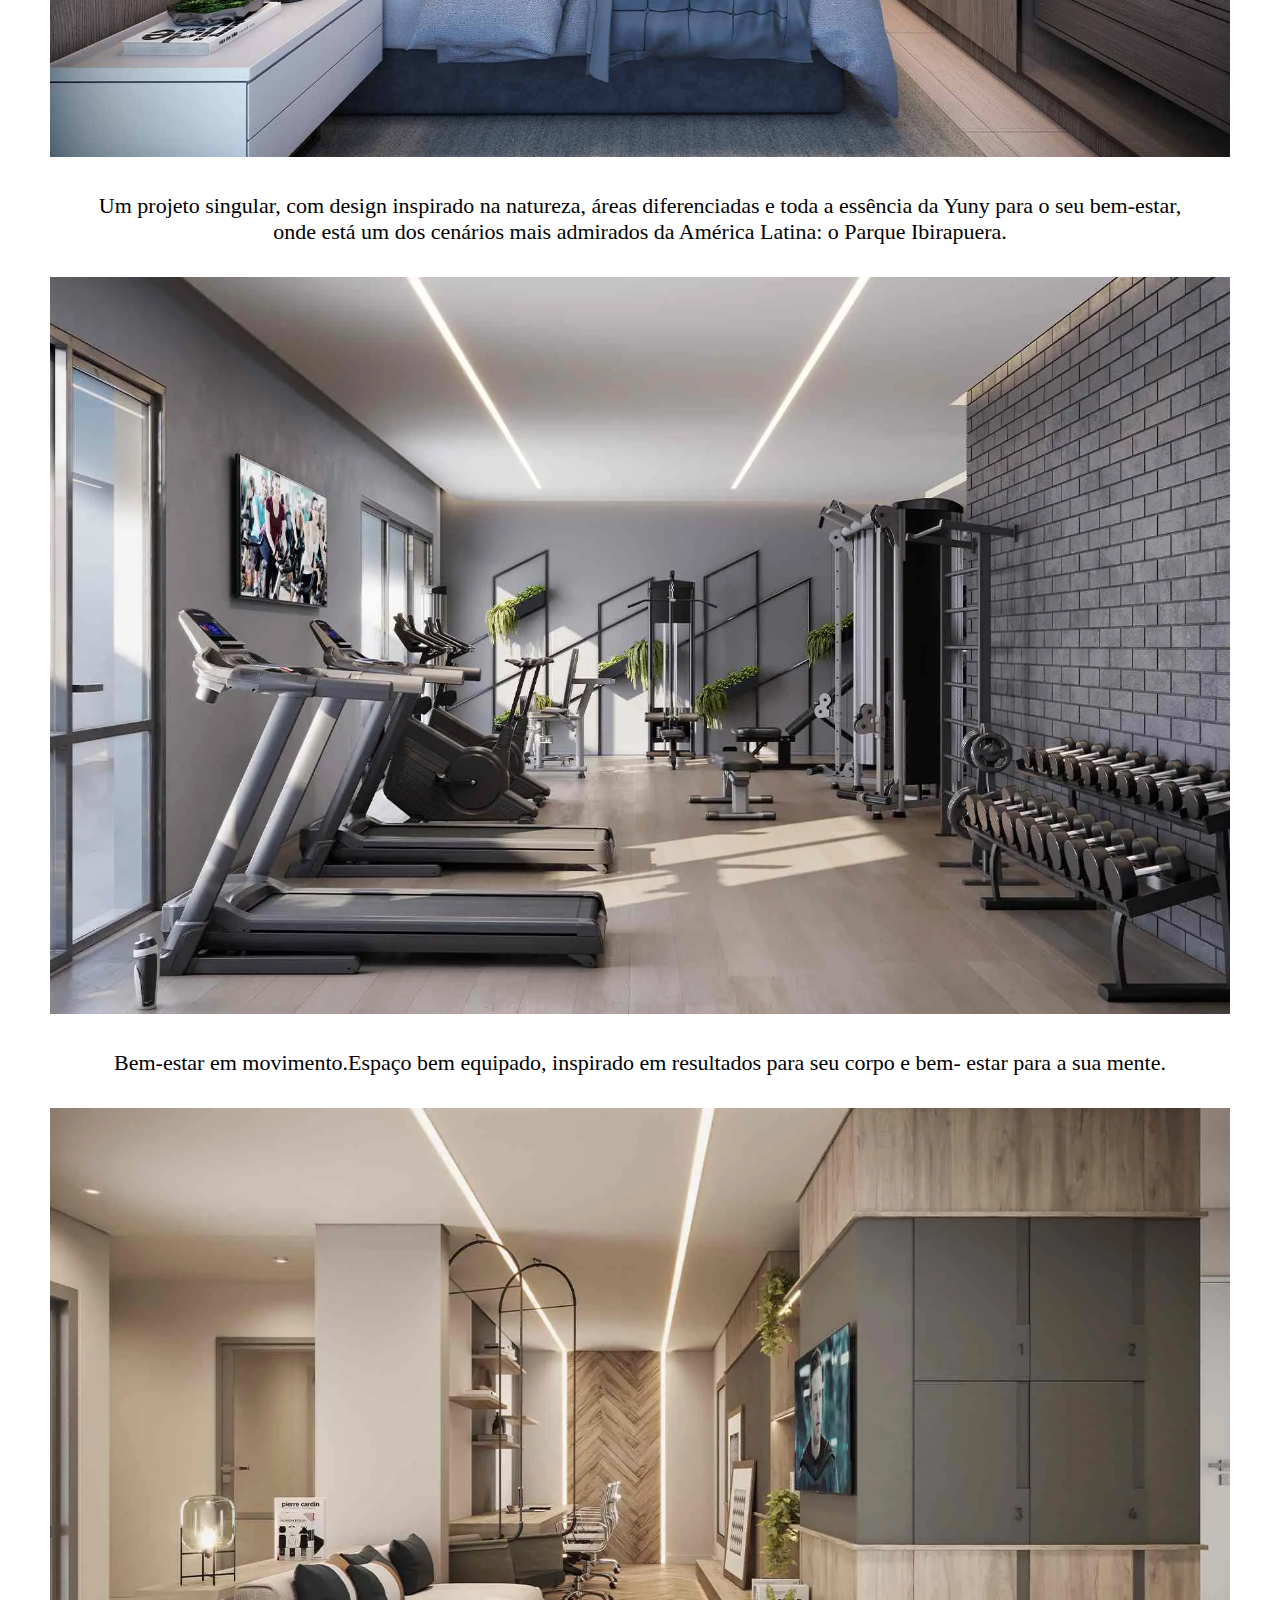
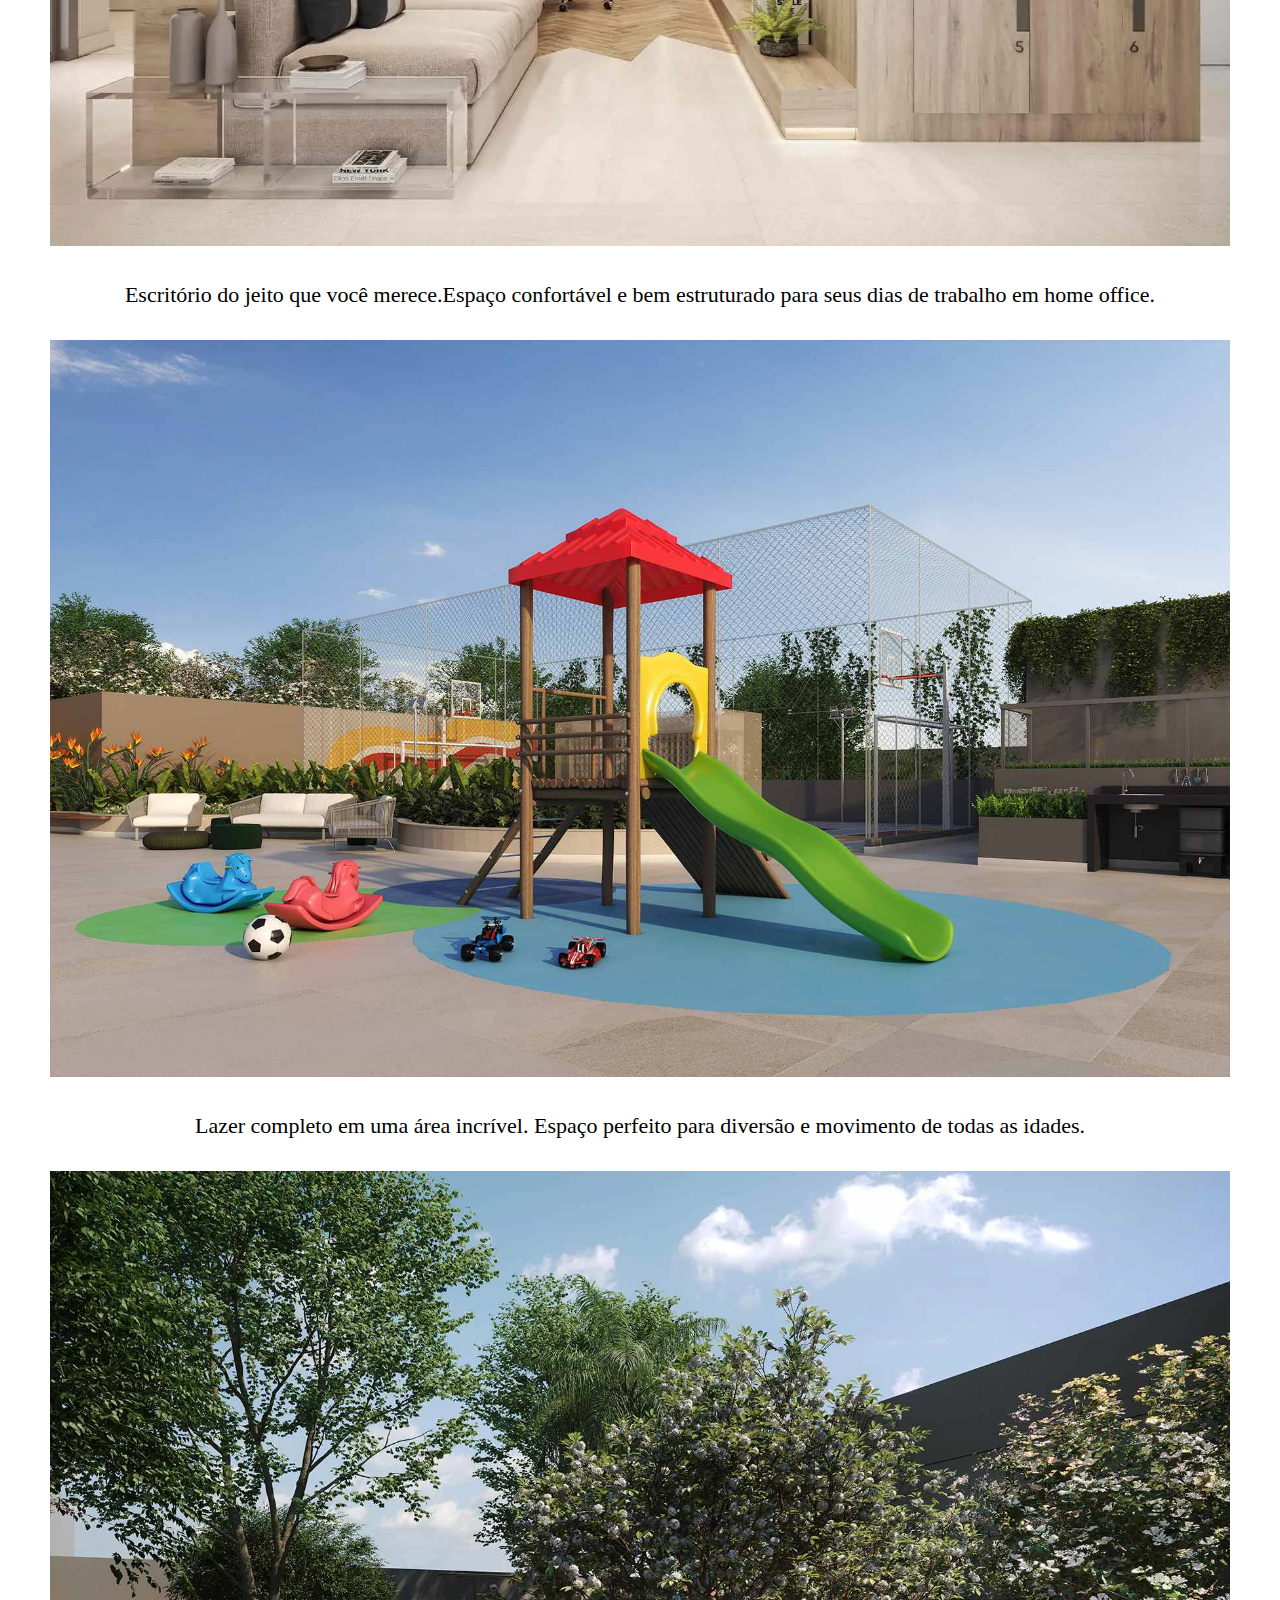
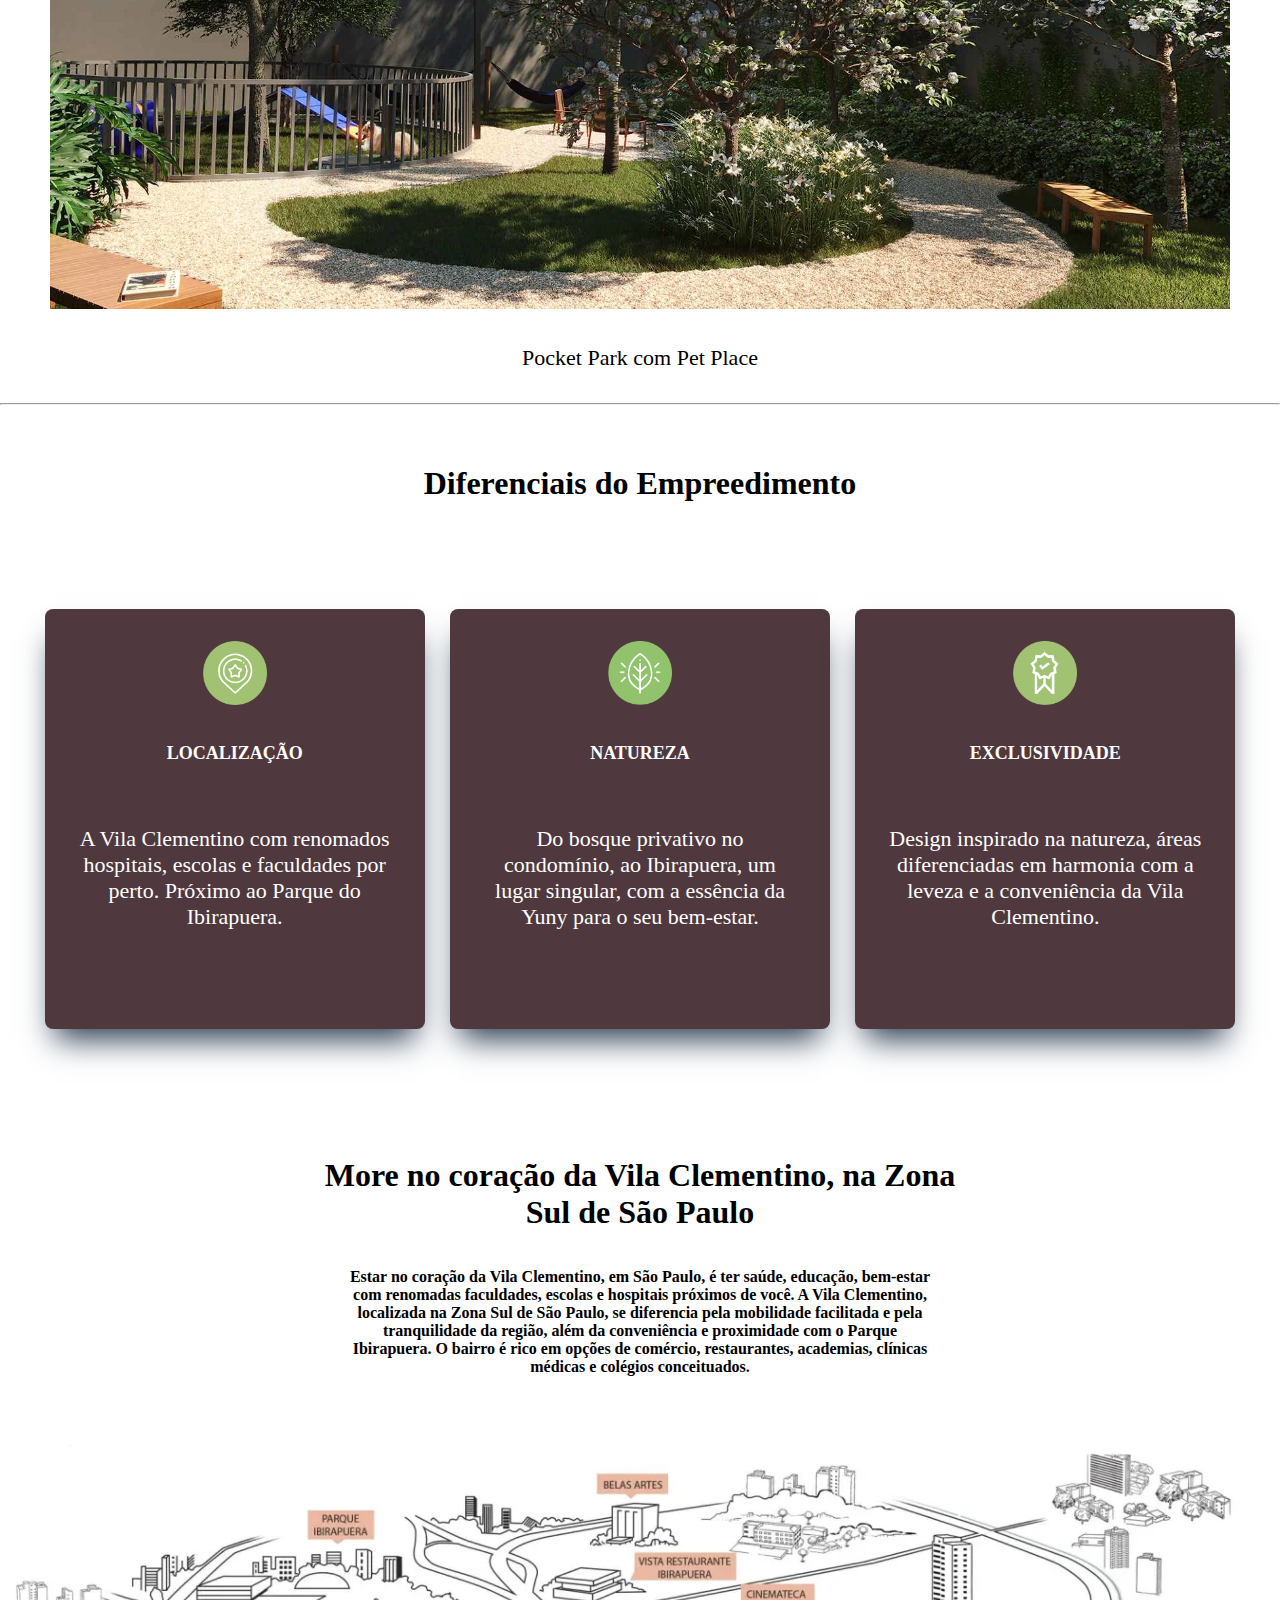
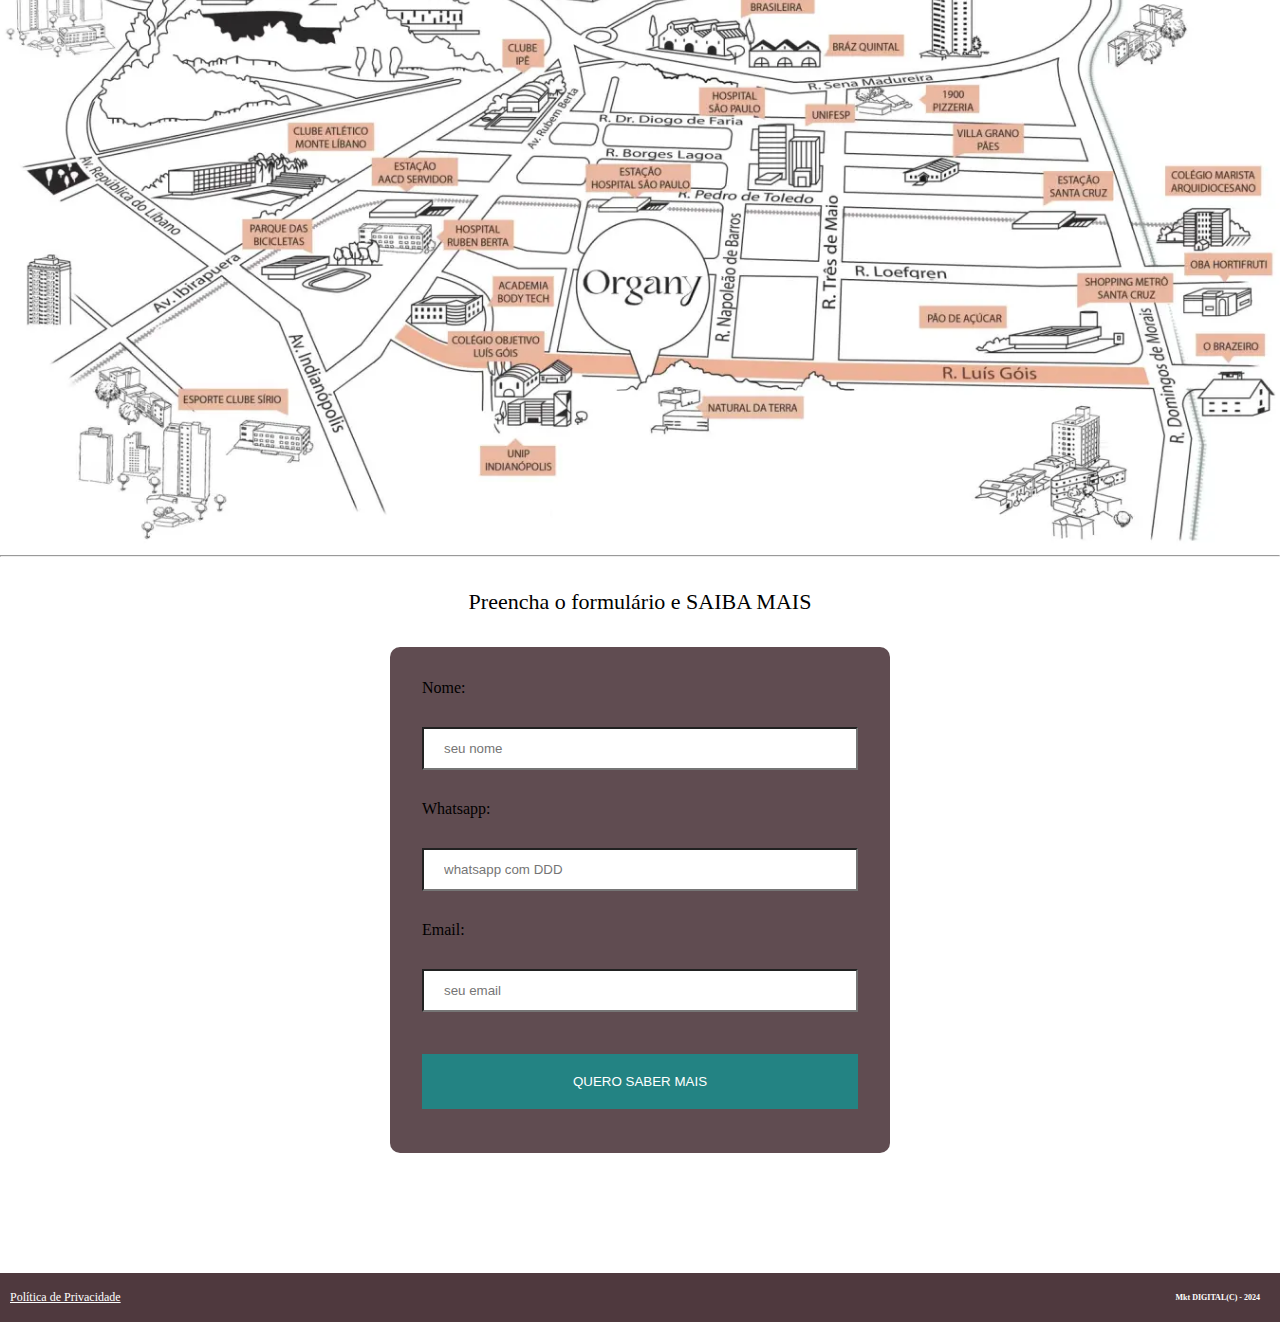
==== commit 89db6a20: "Add files via upload" ====
--- a/index.html
+++ b/index.html
@@ -92,18 +92,18 @@
 <main class="cards">
   <section class="card localizacao">
   <div class="icon">
-  <img src=" img Yuny_Organy_diferencial_localizacao.png" alt="card localizacao">
+  <img src="Yuny_Organy_diferencial_localizacao.png" alt=" img card localizacao">
 
   <h3>LOCALIZAÇÃO</h3><p>A Vila Clementino com renomados hospitais, escolas e faculdades por perto. Próximo ao Parque do Ibirapuera.</p>
   </section>
   <section class="card natureza">
     <div class="icon">
-  <img src="img Yuny_Organy_diferencial_natureza.png" alt="card natureza">
+  <img src="Yuny_Organy_diferencial_natureza.png" alt="img card natureza">
   <h3>NATUREZA</h3><p>Do bosque privativo no condomínio, ao Ibirapuera, um lugar singular, com a essência da Yuny para o seu bem-estar.</p>
   </section>
   <section class="card exclusivo">
     <div class="icon">
-  <img src="img Yuny_Organy_Diferencial_Exclusividade.png" alt="card exclusividade">
+  <img src="Yuny_Organy_Diferencial_Exclusividade.png" alt="img card exclusividade">
   <h3>EXCLUSIVIDADE</h3><p>Design inspirado na natureza, áreas diferenciadas em harmonia com a leveza e a conveniência da Vila Clementino.</p>
   
   </section>
@@ -114,7 +114,7 @@
   <h2>More no coração da Vila Clementino, na Zona Sul de São Paulo</h2>
   <h5>Estar no coração da Vila Clementino, em São Paulo, é ter saúde, educação, bem-estar com renomadas faculdades, escolas e hospitais próximos de você. A Vila Clementino, localizada na Zona Sul de São Paulo, se diferencia pela mobilidade facilitada e pela tranquilidade da região, além da conveniência e proximidade com o Parque Ibirapuera. O bairro é rico em opções de comércio, restaurantes, academias, clínicas médicas e colégios conceituados.</h5>
   
-  <img src="img localizacao.webp" alt="mapa de localizacao" >
+  <img src="localizacao.webp" alt="img mapa de localizacao" >
 
 
   <br>
